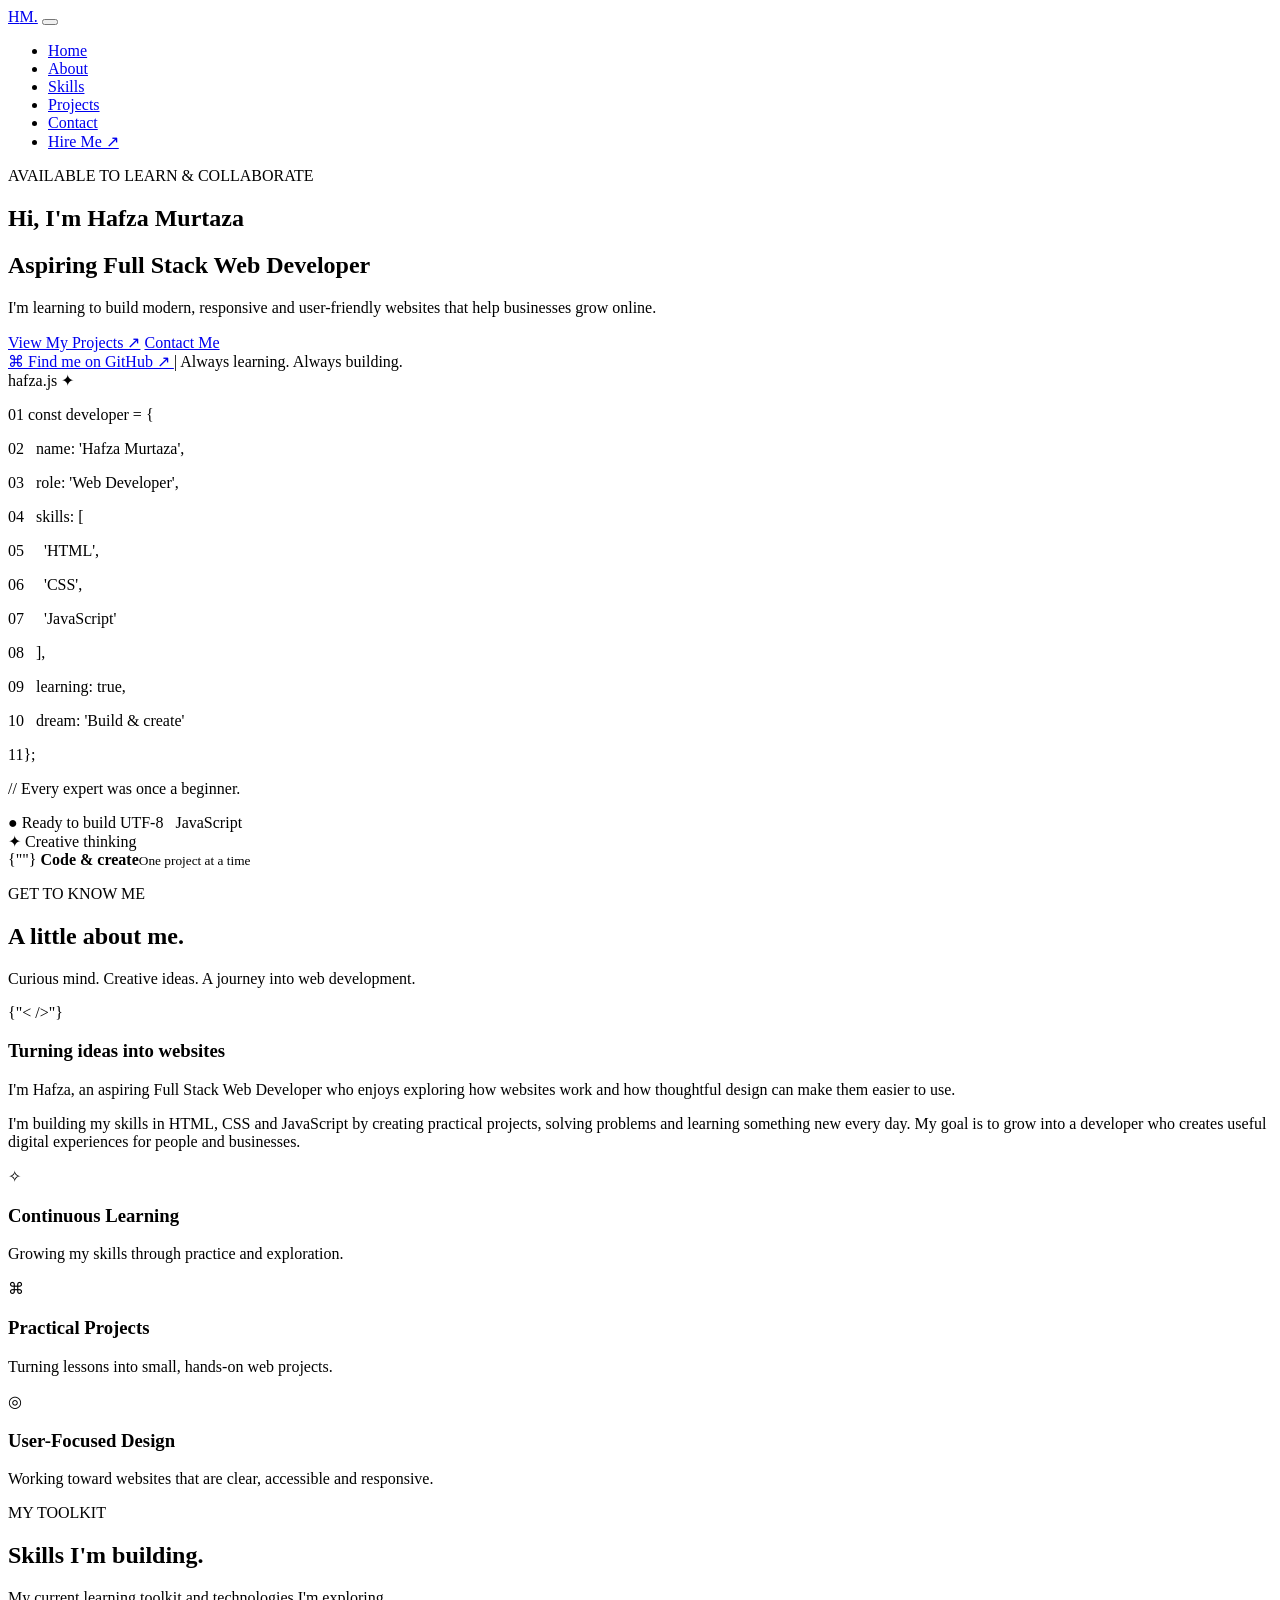
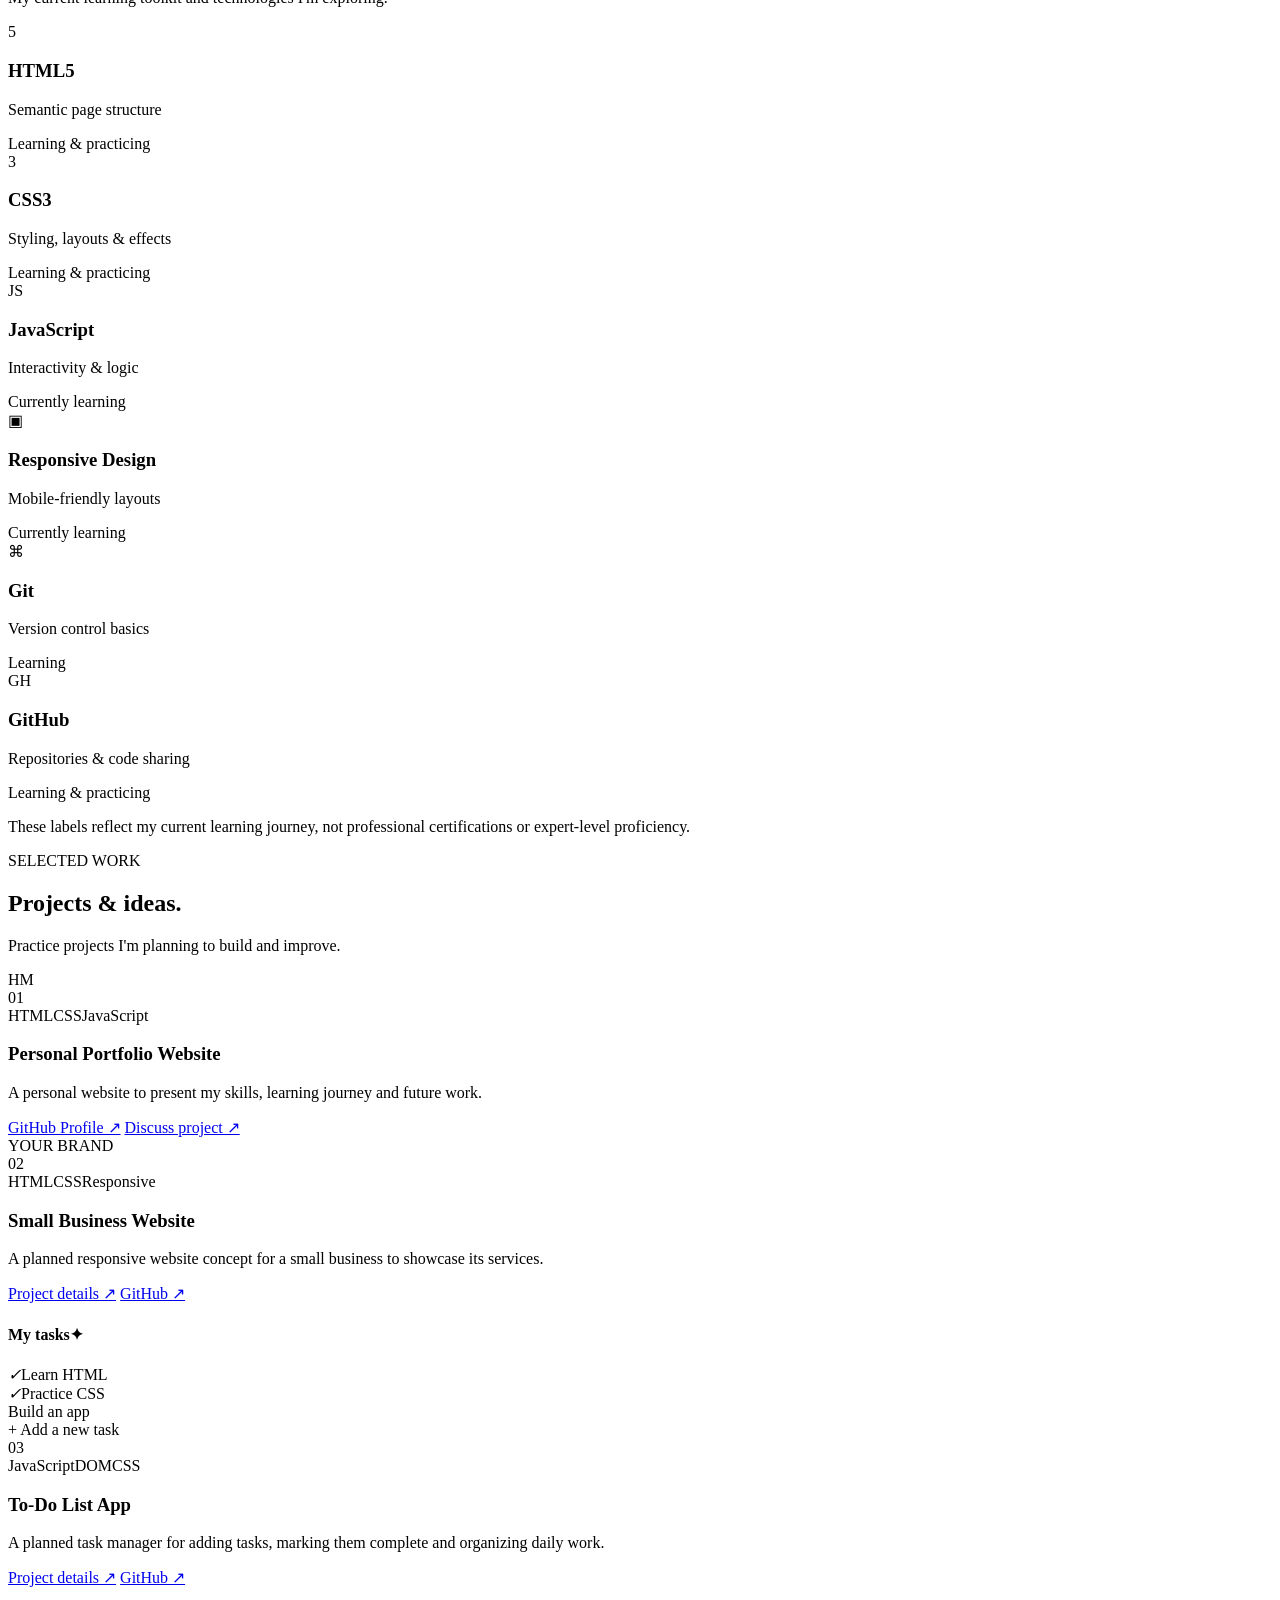
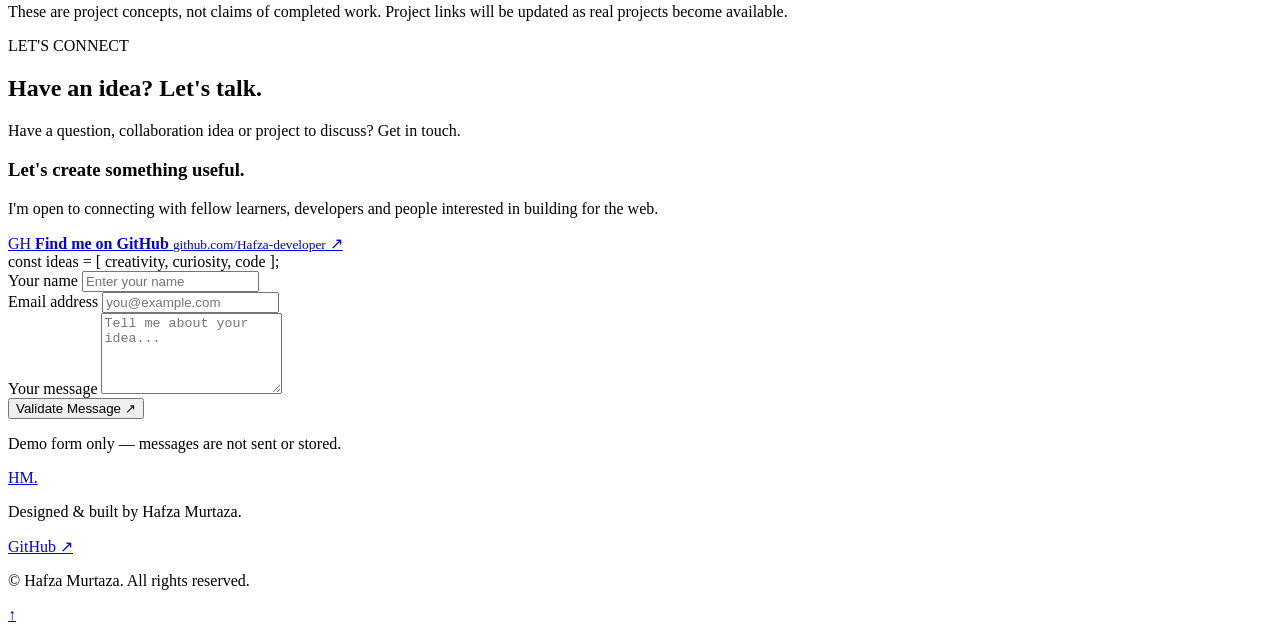
==== index.html @ b26c91fc "Create index.html" ====
<!DOCTYPE html>
<html lang="en">
<head>
  <meta charset="UTF-8">
  <meta name="viewport" content="width=device-width, initial-scale=1.0">
  <meta name="description" content="Hafza Murtaza's portfolio as an aspiring Full Stack Web Developer.">
  <meta name="theme-color" content="#090d1b">
  <title>Hafza Murtaza | Web Developer</title>
  <link rel="stylesheet" href="/style.css/3-style.css">
  <script src="/script.js/3-script.js" defer></script>
</head>
<body>
  <!-- Navigation -->
  <header class="header">
    <nav class="navbar container" aria-label="Main navigation">
      <a href="#home" class="logo">H<span>M.</span></a>

      <button class="menu-toggle" id="menu-toggle"
        aria-label="Open navigation menu"
        aria-expanded="false" aria-controls="nav-links">
        <span></span><span></span><span></span>
      </button>

      <ul class="nav-links" id="nav-links">
        <li><a href="#home">Home</a></li>
        <li><a href="#about">About</a></li>
        <li><a href="#skills">Skills</a></li>
        <li><a href="#projects">Projects</a></li>
        <li><a href="#contact">Contact</a></li>
        <li><a href="#contact" class="btn btn-small">Hire Me ↗</a></li>
      </ul>
    </nav>
  </header>

  <main>
    <!-- Hero -->
    <section class="hero section" id="home">
      <div class="container hero-grid">
        <div class="hero-content">
          <p class="eyebrow"><span class="status-dot"></span>
            AVAILABLE TO LEARN & COLLABORATE</p>

          <h1>Hi, I'm <span class="gradient-text">Hafza Murtaza</span></h1>
          <h2>Aspiring Full Stack <span class="accent">Web Developer</span></h2>

          <p class="hero-description">
            I'm learning to build modern, responsive and user-friendly
            websites that help businesses grow online.
          </p>

          <div class="hero-buttons">
            <a href="#projects" class="btn">View My Projects ↗</a>
            <a href="#contact" class="btn btn-outline">Contact Me</a>
          </div>

          <div class="social-proof">
            <a href="https://github.com/Hafza-developer"
               target="_blank" rel="noopener noreferrer">
              <span class="github-mark">⌘</span> Find me on GitHub ↗
            </a>
            <span class="separator">|</span>
            <span>Always learning. Always building.</span>
          </div>
        </div>

        <!-- CSS coding illustration: no image download needed -->
        <div class="hero-visual" aria-label="Decorative code editor illustration">
          <div class="glow glow-one"></div>
          <div class="glow glow-two"></div>

          <div class="code-window">
            <div class="window-top">
              <div class="window-dots">
                <span></span><span></span><span></span>
              </div>
              <span class="file-name">hafza.js</span>
              <span class="window-symbol">✦</span>
            </div>

            <div class="code-body" aria-hidden="true">
              <p><span class="line-number">01</span>
                <span class="pink">const</span>
                <span class="cyan">developer</span> = {</p>
              <p><span class="line-number">02</span>
                &nbsp;&nbsp;name: <span class="green">'Hafza Murtaza'</span>,</p>
              <p><span class="line-number">03</span>
                &nbsp;&nbsp;role: <span class="green">'Web Developer'</span>,</p>
              <p><span class="line-number">04</span>
                &nbsp;&nbsp;skills: [</p>
              <p><span class="line-number">05</span>
                &nbsp;&nbsp;&nbsp;&nbsp;<span class="yellow">'HTML'</span>,</p>
              <p><span class="line-number">06</span>
                &nbsp;&nbsp;&nbsp;&nbsp;<span class="yellow">'CSS'</span>,</p>
              <p><span class="line-number">07</span>
                &nbsp;&nbsp;&nbsp;&nbsp;<span class="yellow">'JavaScript'</span></p>
              <p><span class="line-number">08</span>
                &nbsp;&nbsp;],</p>
              <p><span class="line-number">09</span>
                &nbsp;&nbsp;<span class="purple">learning</span>: <span class="pink">true</span>,</p>
              <p><span class="line-number">10</span>
                &nbsp;&nbsp;<span class="cyan">dream</span>: <span class="green">'Build & create'</span></p>
              <p><span class="line-number">11</span>};</p>
              <p class="code-comment">// Every expert was once a beginner.</p>
            </div>
            <div class="window-bottom">
              <span>● Ready to build</span>
              <span>UTF-8 &nbsp; JavaScript</span>
            </div>
          </div>

          <div class="floating-badge badge-top">✦ Creative thinking</div>
          <div class="floating-badge badge-bottom">
            <span class="badge-icon">{"</>"}</span>
            <span><strong>Code & create</strong><small>One project at a time</small></span>
          </div>
        </div>
      </div>
      <div class="hero-bottom-line"></div>
    </section>

    <!-- About -->
    <section class="section" id="about">
      <div class="container">
        <div class="section-heading">
          <p class="eyebrow">GET TO KNOW ME</p>
          <h2>A little about <span class="gradient-text">me.</span></h2>
          <p>Curious mind. Creative ideas. A journey into web development.</p>
        </div>

        <div class="about-grid">
          <div class="about-card about-intro">
            <span class="big-symbol">{"< />"}</span>
            <h3>Turning ideas into websites</h3>
            <p>
              I'm Hafza, an aspiring Full Stack Web Developer who enjoys
              exploring how websites work and how thoughtful design can
              make them easier to use.
            </p>
            <p>
              I'm building my skills in HTML, CSS and JavaScript by
              creating practical projects, solving problems and learning
              something new every day. My goal is to grow into a developer
              who creates useful digital experiences for people and businesses.
            </p>
          </div>

          <div class="about-highlights">
            <article class="highlight-card">
              <span class="highlight-icon">✧</span>
              <div>
                <h3>Continuous Learning</h3>
                <p>Growing my skills through practice and exploration.</p>
              </div>
            </article>
            <article class="highlight-card">
              <span class="highlight-icon">⌘</span>
              <div>
                <h3>Practical Projects</h3>
                <p>Turning lessons into small, hands-on web projects.</p>
              </div>
            </article>
            <article class="highlight-card">
              <span class="highlight-icon">◎</span>
              <div>
                <h3>User-Focused Design</h3>
                <p>Working toward websites that are clear, accessible and responsive.</p>
              </div>
            </article>
          </div>
        </div>
      </div>
    </section>

    <!-- Skills -->
    <section class="section section-alt" id="skills">
      <div class="container">
        <div class="section-heading">
          <p class="eyebrow">MY TOOLKIT</p>
          <h2>Skills I'm <span class="gradient-text">building.</span></h2>
          <p>My current learning toolkit and technologies I'm exploring.</p>
        </div>

        <div class="skills-grid">
          <article class="skill-card">
            <span class="skill-symbol html-symbol">5</span>
            <h3>HTML5</h3>
            <p>Semantic page structure</p>
            <span class="skill-status">Learning & practicing</span>
          </article>
          <article class="skill-card">
            <span class="skill-symbol css-symbol">3</span>
            <h3>CSS3</h3>
            <p>Styling, layouts & effects</p>
            <span class="skill-status">Learning & practicing</span>
          </article>
          <article class="skill-card">
            <span class="skill-symbol js-symbol">JS</span>
            <h3>JavaScript</h3>
            <p>Interactivity & logic</p>
            <span class="skill-status">Currently learning</span>
          </article>
          <article class="skill-card">
            <span class="skill-symbol responsive-symbol">▣</span>
            <h3>Responsive Design</h3>
            <p>Mobile-friendly layouts</p>
            <span class="skill-status">Currently learning</span>
          </article>
          <article class="skill-card">
            <span class="skill-symbol git-symbol">⌘</span>
            <h3>Git</h3>
            <p>Version control basics</p>
            <span class="skill-status">Learning</span>
          </article>
          <article class="skill-card">
            <span class="skill-symbol github-symbol">GH</span>
            <h3>GitHub</h3>
            <p>Repositories & code sharing</p>
            <span class="skill-status">Learning & practicing</span>
          </article>
        </div>
        <p class="skills-note">These labels reflect my current learning journey,
          not professional certifications or expert-level proficiency.</p>
      </div>
    </section>

    <!-- Projects -->
    <section class="section" id="projects">
      <div class="container">
        <div class="section-heading">
          <p class="eyebrow">SELECTED WORK</p>
          <h2>Projects & <span class="gradient-text">ideas.</span></h2>
          <p>Practice projects I'm planning to build and improve.</p>
        </div>

        <div class="projects-grid">
          <article class="project-card">
            <div class="project-art art-portfolio">
              <div class="mini-browser">
                <div class="mini-top"><span></span><span></span><span></span></div>
                <div class="mini-content">
                  <div class="mini-avatar">HM</div>
                  <div class="mini-line line-wide"></div>
                  <div class="mini-line line-short"></div>
                  <div class="mini-pills"><i></i><i></i></div>
                </div>
              </div>
              <span class="project-number">01</span>
            </div>
            <div class="project-info">
              <div class="project-tags"><span>HTML</span><span>CSS</span><span>JavaScript</span></div>
              <h3>Personal Portfolio Website</h3>
              <p>A personal website to present my skills, learning journey and future work.</p>
              <div class="project-links">
                <a href="https://github.com/Hafza-developer"
                   target="_blank" rel="noopener noreferrer">GitHub Profile ↗</a>
                <a href="#contact">Discuss project ↗</a>
              </div>
            </div>
          </article>

          <article class="project-card">
            <div class="project-art art-business">
              <div class="business-mock">
                <span class="mock-label">YOUR BRAND</span>
                <div class="mock-heading"></div>
                <div class="mock-heading mock-short"></div>
                <div class="mock-button"></div>
                <div class="mock-orb"></div>
              </div>
              <span class="project-number">02</span>
            </div>
            <div class="project-info">
              <div class="project-tags"><span>HTML</span><span>CSS</span><span>Responsive</span></div>
              <h3>Small Business Website</h3>
              <p>A planned responsive website concept for a small business to showcase its services.</p>
              <div class="project-links">
                <a href="#contact">Project details ↗</a>
                <a href="https://github.com/Hafza-developer"
                   target="_blank" rel="noopener noreferrer">GitHub ↗</a>
              </div>
            </div>
          </article>

          <article class="project-card">
            <div class="project-art art-todo">
              <div class="todo-mock">
                <h4>My tasks<span>✦</span></h4>
                <div class="todo-row"><i>✓</i><span>Learn HTML</span></div>
                <div class="todo-row"><i>✓</i><span>Practice CSS</span></div>
                <div class="todo-row"><i></i><span>Build an app</span></div>
                <div class="todo-input">+ Add a new task</div>
              </div>
              <span class="project-number">03</span>
            </div>
            <div class="project-info">
              <div class="project-tags"><span>JavaScript</span><span>DOM</span><span>CSS</span></div>
              <h3>To-Do List App</h3>
              <p>A planned task manager for adding tasks, marking them complete and organizing daily work.</p>
              <div class="project-links">
                <a href="#contact">Project details ↗</a>
                <a href="https://github.com/Hafza-developer"
                   target="_blank" rel="noopener noreferrer">GitHub ↗</a>
              </div>
            </div>
          </article>
        </div>
        <p class="projects-note">
          These are project concepts, not claims of completed work.
          Project links will be updated as real projects become available.
        </p>
      </div>
    </section>

    <!-- Contact -->
    <section class="section section-alt" id="contact">
      <div class="container">
        <div class="section-heading">
          <p class="eyebrow">LET'S CONNECT</p>
          <h2>Have an idea? <span class="gradient-text">Let's talk.</span></h2>
          <p>Have a question, collaboration idea or project to discuss? Get in touch.</p>
        </div>

        <div class="contact-grid">
          <div class="contact-copy">
            <h3>Let's create something useful.</h3>
            <p>I'm open to connecting with fellow learners, developers and people
              interested in building for the web.</p>

            <a class="github-card" href="https://github.com/Hafza-developer"
               target="_blank" rel="noopener noreferrer">
              <span class="github-card-icon">GH</span>
              <span><strong>Find me on GitHub</strong>
                <small>github.com/Hafza-developer</small></span>
              <span class="github-arrow">↗</span>
            </a>

            <div class="contact-decoration" aria-hidden="true">
              <span>const</span> ideas = <span>[</span> creativity,
              curiosity, code <span>];</span>
            </div>
          </div>

          <form class="contact-form" id="contact-form">
            <div class="form-group">
              <label for="name">Your name</label>
              <input id="name" name="name" type="text"
                placeholder="Enter your name" required minlength="2"
                autocomplete="name">
            </div>
            <div class="form-group">
              <label for="email">Email address</label>
              <input id="email" name="email" type="email"
                placeholder="you@example.com" required autocomplete="email">
            </div>
            <div class="form-group">
              <label for="message">Your message</label>
              <textarea id="message" name="message" rows="5"
                placeholder="Tell me about your idea..." required minlength="10"></textarea>
            </div>
            <button type="submit" class="btn form-submit">Validate Message ↗</button>
            <p class="form-note" id="form-status" role="status" aria-live="polite">
              Demo form only — messages are not sent or stored.
            </p>
          </form>
        </div>
      </div>
    </section>
  </main>

  <!-- Footer -->
  <footer class="footer">
    <div class="container footer-inner">
      <a href="#home" class="logo">H<span>M.</span></a>
      <p>Designed & built by Hafza Murtaza.</p>
      <a href="https://github.com/Hafza-developer"
         target="_blank" rel="noopener noreferrer">GitHub ↗</a>
      <p class="copyright">© <span id="year"></span> Hafza Murtaza. All rights reserved.</p>
    </div>
  </footer>

  <a href="#home" class="back-to-top" aria-label="Back to top">↑</a>
</body>
</html>
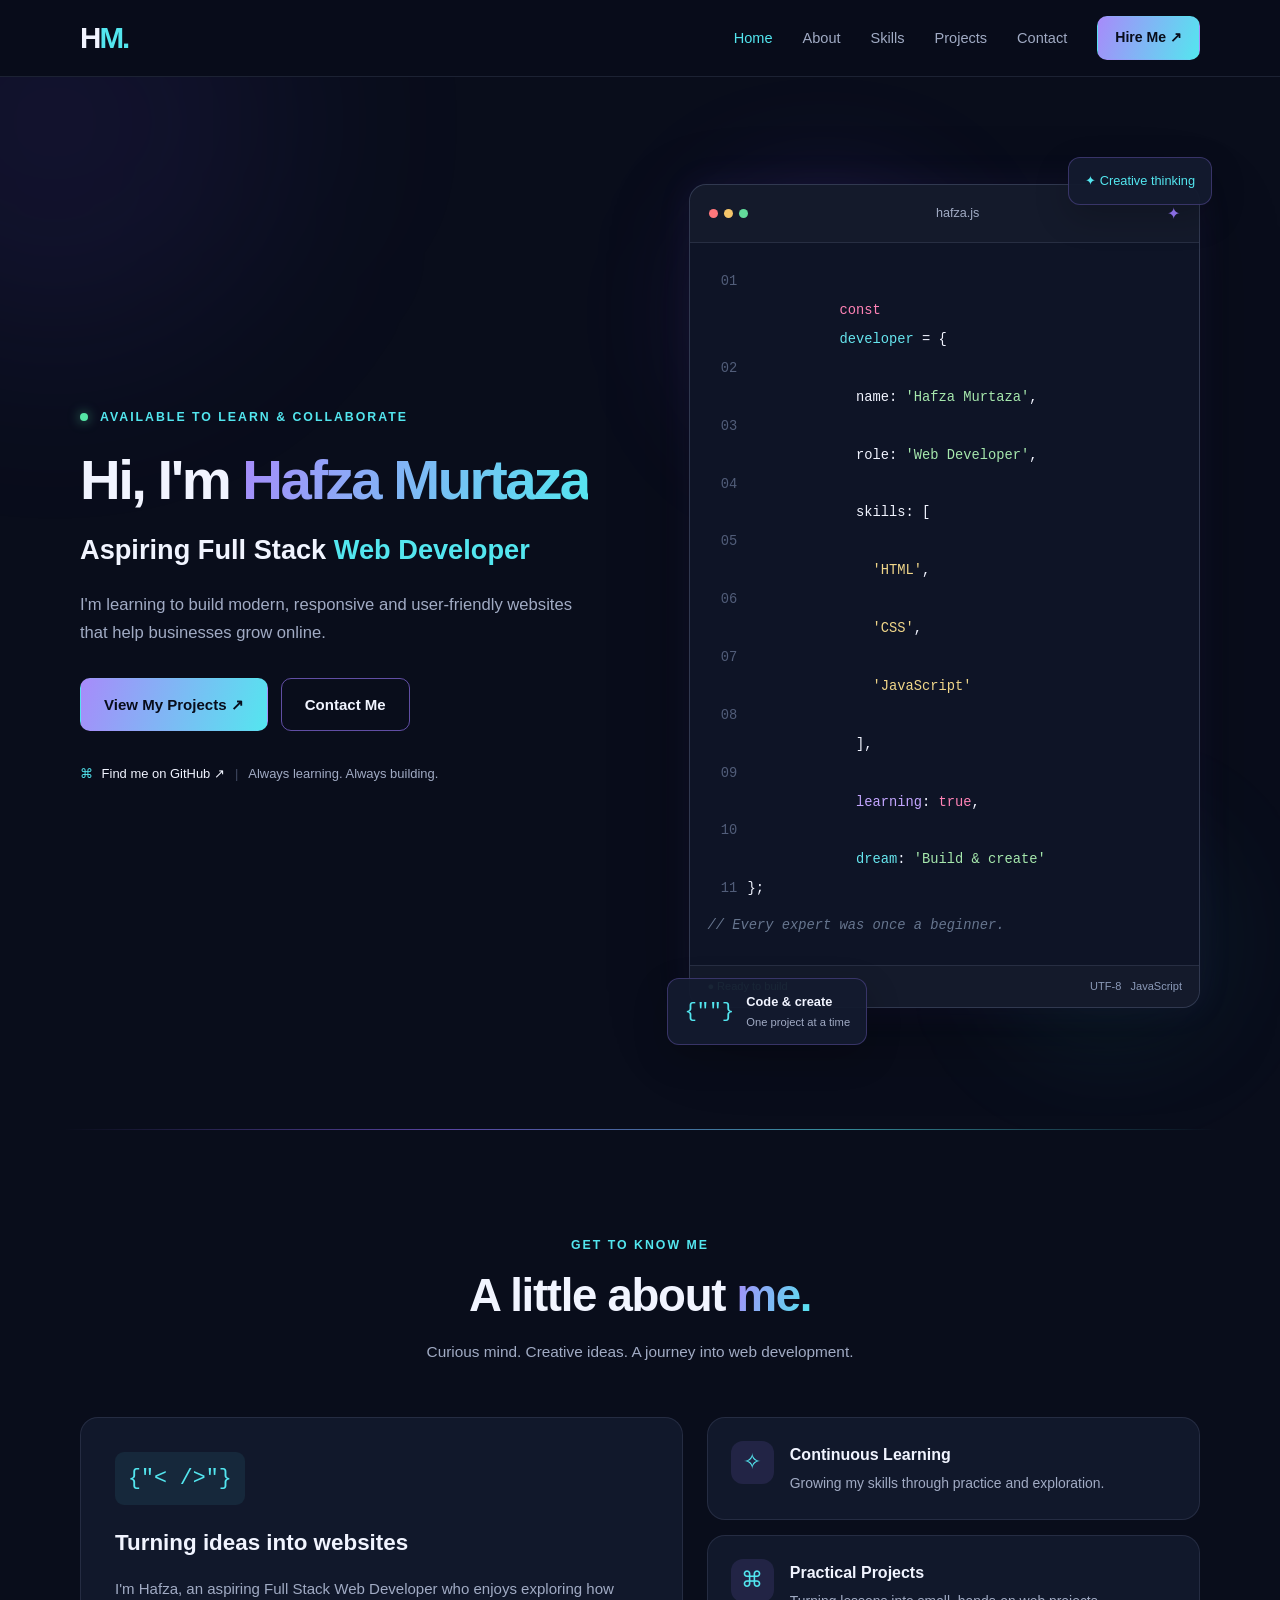
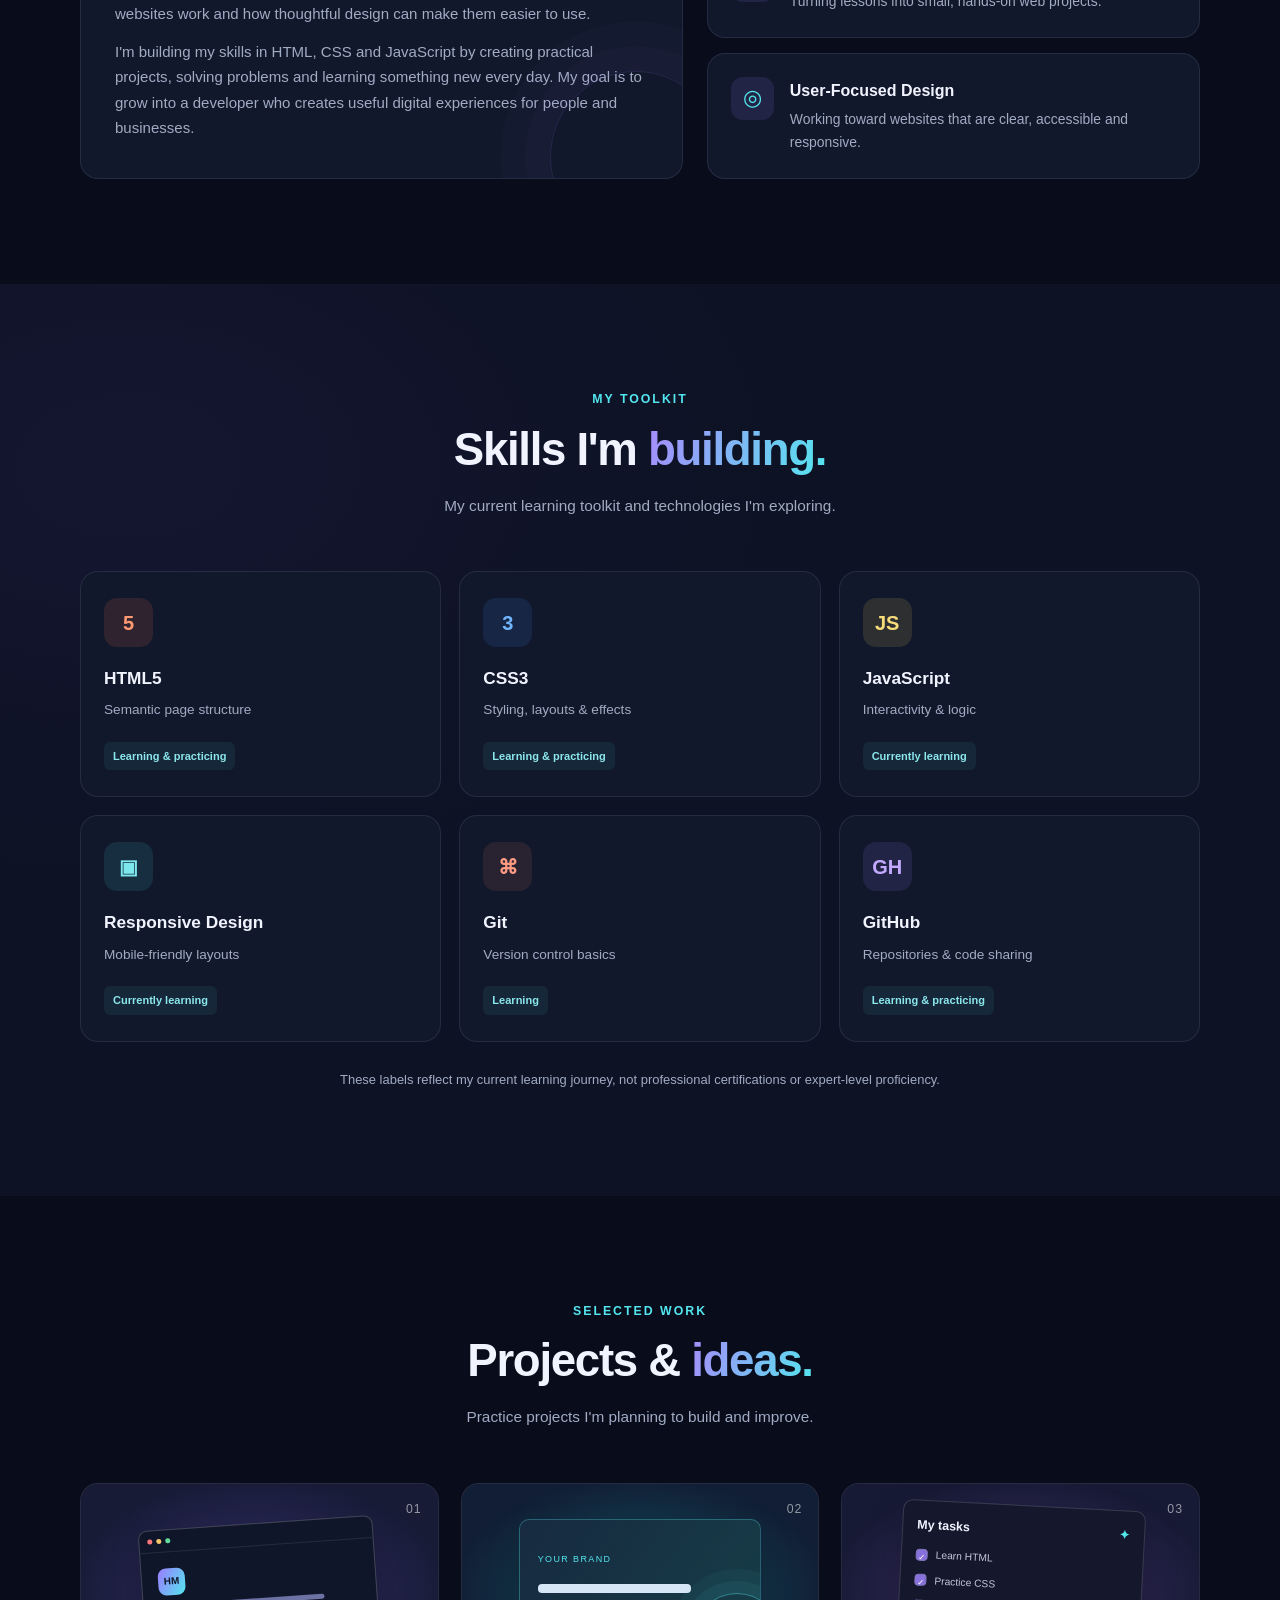
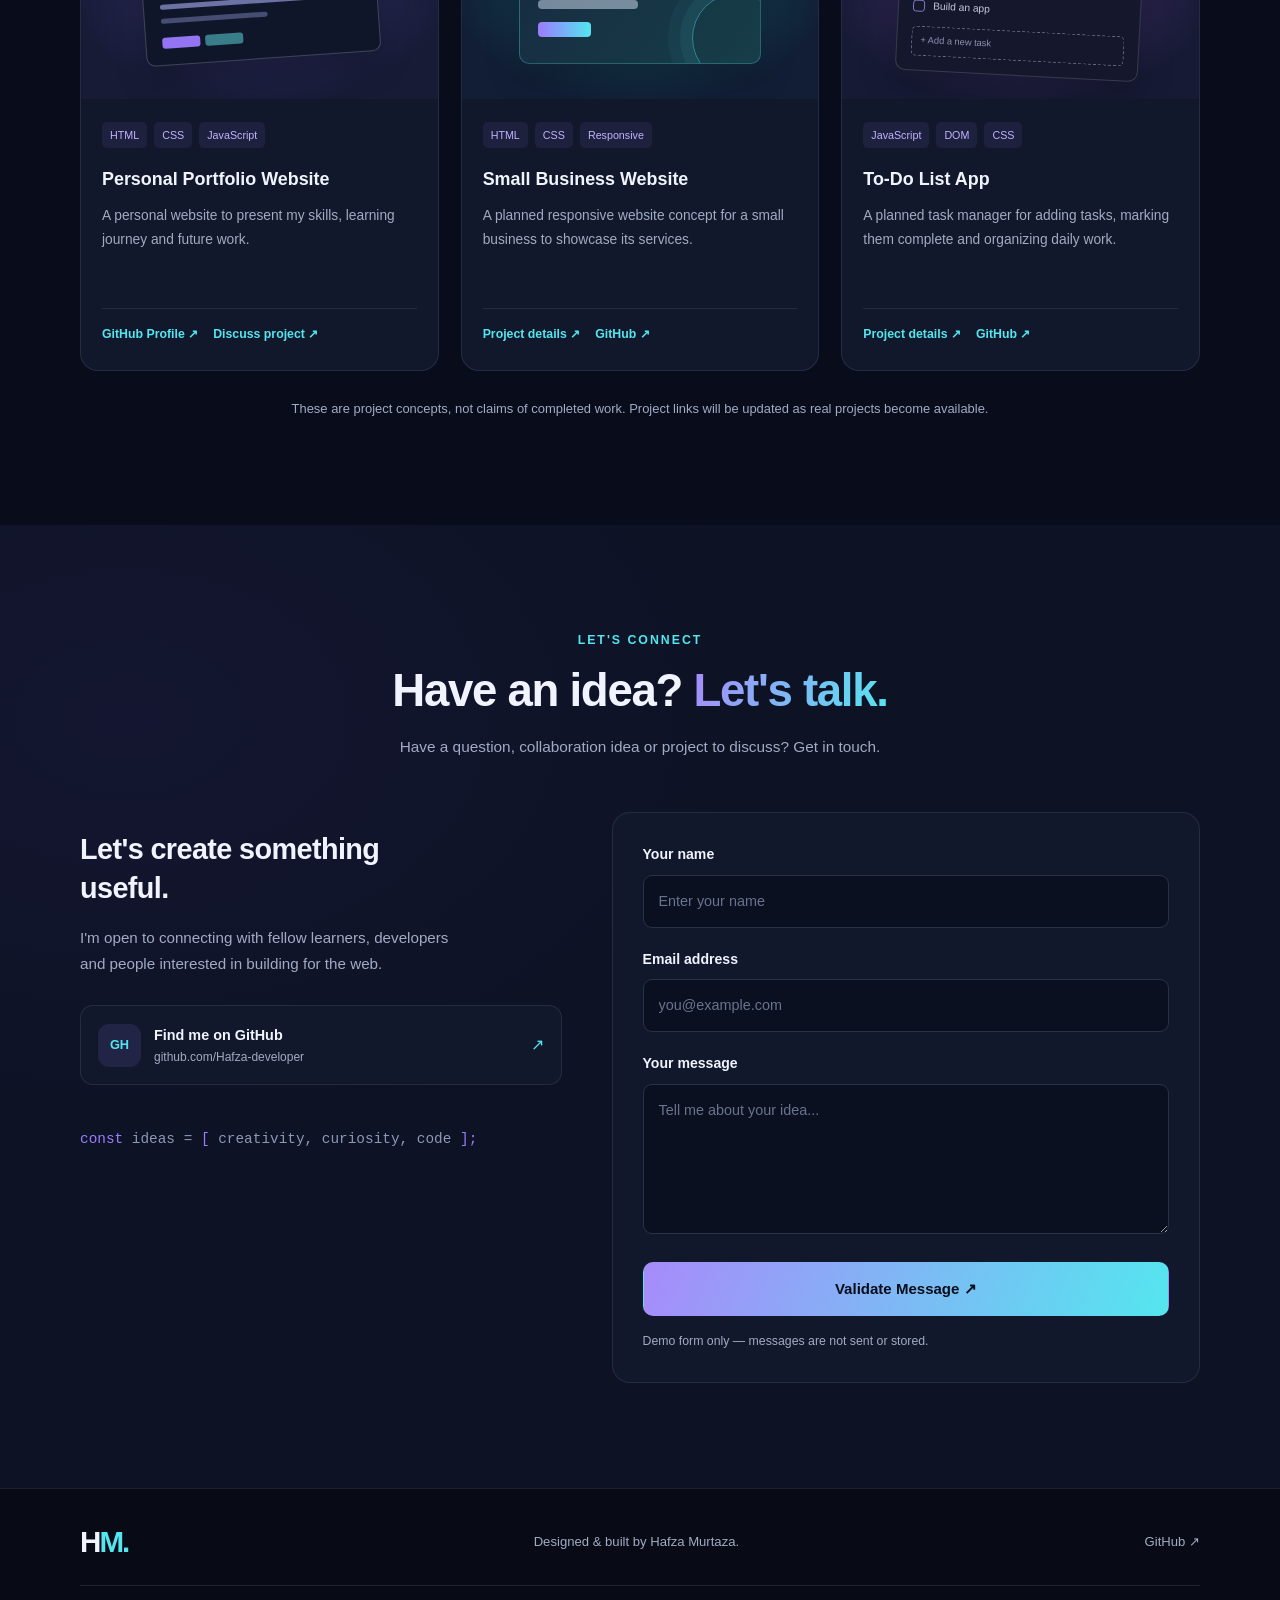
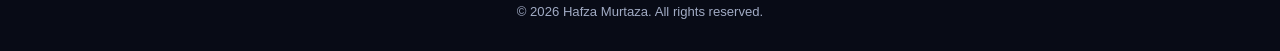
==== commit 5efd0fcd: "Update index.html" ====
--- a/index.html
+++ b/index.html
@@ -1,383 +1,383 @@
-<!DOCTYPE html>
-<html lang="en">
-<head>
-  <meta charset="UTF-8">
-  <meta name="viewport" content="width=device-width, initial-scale=1.0">
-  <meta name="description" content="Hafza Murtaza's portfolio as an aspiring Full Stack Web Developer.">
-  <meta name="theme-color" content="#090d1b">
-  <title>Hafza Murtaza | Web Developer</title>
-  <link rel="stylesheet" href="/style.css/3-style.css">
-  <script src="/script.js/3-script.js" defer></script>
-</head>
-<body>
-  <!-- Navigation -->
-  <header class="header">
-    <nav class="navbar container" aria-label="Main navigation">
-      <a href="#home" class="logo">H<span>M.</span></a>
-
-      <button class="menu-toggle" id="menu-toggle"
-        aria-label="Open navigation menu"
-        aria-expanded="false" aria-controls="nav-links">
-        <span></span><span></span><span></span>
-      </button>
-
-      <ul class="nav-links" id="nav-links">
-        <li><a href="#home">Home</a></li>
-        <li><a href="#about">About</a></li>
-        <li><a href="#skills">Skills</a></li>
-        <li><a href="#projects">Projects</a></li>
-        <li><a href="#contact">Contact</a></li>
-        <li><a href="#contact" class="btn btn-small">Hire Me ↗</a></li>
-      </ul>
-    </nav>
-  </header>
-
-  <main>
-    <!-- Hero -->
-    <section class="hero section" id="home">
-      <div class="container hero-grid">
-        <div class="hero-content">
-          <p class="eyebrow"><span class="status-dot"></span>
-            AVAILABLE TO LEARN & COLLABORATE</p>
-
-          <h1>Hi, I'm <span class="gradient-text">Hafza Murtaza</span></h1>
-          <h2>Aspiring Full Stack <span class="accent">Web Developer</span></h2>
-
-          <p class="hero-description">
-            I'm learning to build modern, responsive and user-friendly
-            websites that help businesses grow online.
-          </p>
-
-          <div class="hero-buttons">
-            <a href="#projects" class="btn">View My Projects ↗</a>
-            <a href="#contact" class="btn btn-outline">Contact Me</a>
-          </div>
-
-          <div class="social-proof">
-            <a href="https://github.com/Hafza-developer"
-               target="_blank" rel="noopener noreferrer">
-              <span class="github-mark">⌘</span> Find me on GitHub ↗
-            </a>
-            <span class="separator">|</span>
-            <span>Always learning. Always building.</span>
-          </div>
-        </div>
-
-        <!-- CSS coding illustration: no image download needed -->
-        <div class="hero-visual" aria-label="Decorative code editor illustration">
-          <div class="glow glow-one"></div>
-          <div class="glow glow-two"></div>
-
-          <div class="code-window">
-            <div class="window-top">
-              <div class="window-dots">
-                <span></span><span></span><span></span>
-              </div>
-              <span class="file-name">hafza.js</span>
-              <span class="window-symbol">✦</span>
-            </div>
-
-            <div class="code-body" aria-hidden="true">
-              <p><span class="line-number">01</span>
-                <span class="pink">const</span>
-                <span class="cyan">developer</span> = {</p>
-              <p><span class="line-number">02</span>
-                &nbsp;&nbsp;name: <span class="green">'Hafza Murtaza'</span>,</p>
-              <p><span class="line-number">03</span>
-                &nbsp;&nbsp;role: <span class="green">'Web Developer'</span>,</p>
-              <p><span class="line-number">04</span>
-                &nbsp;&nbsp;skills: [</p>
-              <p><span class="line-number">05</span>
-                &nbsp;&nbsp;&nbsp;&nbsp;<span class="yellow">'HTML'</span>,</p>
-              <p><span class="line-number">06</span>
-                &nbsp;&nbsp;&nbsp;&nbsp;<span class="yellow">'CSS'</span>,</p>
-              <p><span class="line-number">07</span>
-                &nbsp;&nbsp;&nbsp;&nbsp;<span class="yellow">'JavaScript'</span></p>
-              <p><span class="line-number">08</span>
-                &nbsp;&nbsp;],</p>
-              <p><span class="line-number">09</span>
-                &nbsp;&nbsp;<span class="purple">learning</span>: <span class="pink">true</span>,</p>
-              <p><span class="line-number">10</span>
-                &nbsp;&nbsp;<span class="cyan">dream</span>: <span class="green">'Build & create'</span></p>
-              <p><span class="line-number">11</span>};</p>
-              <p class="code-comment">// Every expert was once a beginner.</p>
-            </div>
-            <div class="window-bottom">
-              <span>● Ready to build</span>
-              <span>UTF-8 &nbsp; JavaScript</span>
-            </div>
-          </div>
-
-          <div class="floating-badge badge-top">✦ Creative thinking</div>
-          <div class="floating-badge badge-bottom">
-            <span class="badge-icon">{"</>"}</span>
-            <span><strong>Code & create</strong><small>One project at a time</small></span>
-          </div>
-        </div>
-      </div>
-      <div class="hero-bottom-line"></div>
-    </section>
-
-    <!-- About -->
-    <section class="section" id="about">
-      <div class="container">
-        <div class="section-heading">
-          <p class="eyebrow">GET TO KNOW ME</p>
-          <h2>A little about <span class="gradient-text">me.</span></h2>
-          <p>Curious mind. Creative ideas. A journey into web development.</p>
-        </div>
-
-        <div class="about-grid">
-          <div class="about-card about-intro">
-            <span class="big-symbol">{"< />"}</span>
-            <h3>Turning ideas into websites</h3>
-            <p>
-              I'm Hafza, an aspiring Full Stack Web Developer who enjoys
-              exploring how websites work and how thoughtful design can
-              make them easier to use.
-            </p>
-            <p>
-              I'm building my skills in HTML, CSS and JavaScript by
-              creating practical projects, solving problems and learning
-              something new every day. My goal is to grow into a developer
-              who creates useful digital experiences for people and businesses.
-            </p>
-          </div>
-
-          <div class="about-highlights">
-            <article class="highlight-card">
-              <span class="highlight-icon">✧</span>
-              <div>
-                <h3>Continuous Learning</h3>
-                <p>Growing my skills through practice and exploration.</p>
-              </div>
-            </article>
-            <article class="highlight-card">
-              <span class="highlight-icon">⌘</span>
-              <div>
-                <h3>Practical Projects</h3>
-                <p>Turning lessons into small, hands-on web projects.</p>
-              </div>
-            </article>
-            <article class="highlight-card">
-              <span class="highlight-icon">◎</span>
-              <div>
-                <h3>User-Focused Design</h3>
-                <p>Working toward websites that are clear, accessible and responsive.</p>
-              </div>
-            </article>
-          </div>
-        </div>
-      </div>
-    </section>
-
-    <!-- Skills -->
-    <section class="section section-alt" id="skills">
-      <div class="container">
-        <div class="section-heading">
-          <p class="eyebrow">MY TOOLKIT</p>
-          <h2>Skills I'm <span class="gradient-text">building.</span></h2>
-          <p>My current learning toolkit and technologies I'm exploring.</p>
-        </div>
-
-        <div class="skills-grid">
-          <article class="skill-card">
-            <span class="skill-symbol html-symbol">5</span>
-            <h3>HTML5</h3>
-            <p>Semantic page structure</p>
-            <span class="skill-status">Learning & practicing</span>
-          </article>
-          <article class="skill-card">
-            <span class="skill-symbol css-symbol">3</span>
-            <h3>CSS3</h3>
-            <p>Styling, layouts & effects</p>
-            <span class="skill-status">Learning & practicing</span>
-          </article>
-          <article class="skill-card">
-            <span class="skill-symbol js-symbol">JS</span>
-            <h3>JavaScript</h3>
-            <p>Interactivity & logic</p>
-            <span class="skill-status">Currently learning</span>
-          </article>
-          <article class="skill-card">
-            <span class="skill-symbol responsive-symbol">▣</span>
-            <h3>Responsive Design</h3>
-            <p>Mobile-friendly layouts</p>
-            <span class="skill-status">Currently learning</span>
-          </article>
-          <article class="skill-card">
-            <span class="skill-symbol git-symbol">⌘</span>
-            <h3>Git</h3>
-            <p>Version control basics</p>
-            <span class="skill-status">Learning</span>
-          </article>
-          <article class="skill-card">
-            <span class="skill-symbol github-symbol">GH</span>
-            <h3>GitHub</h3>
-            <p>Repositories & code sharing</p>
-            <span class="skill-status">Learning & practicing</span>
-          </article>
-        </div>
-        <p class="skills-note">These labels reflect my current learning journey,
-          not professional certifications or expert-level proficiency.</p>
-      </div>
-    </section>
-
-    <!-- Projects -->
-    <section class="section" id="projects">
-      <div class="container">
-        <div class="section-heading">
-          <p class="eyebrow">SELECTED WORK</p>
-          <h2>Projects & <span class="gradient-text">ideas.</span></h2>
-          <p>Practice projects I'm planning to build and improve.</p>
-        </div>
-
-        <div class="projects-grid">
-          <article class="project-card">
-            <div class="project-art art-portfolio">
-              <div class="mini-browser">
-                <div class="mini-top"><span></span><span></span><span></span></div>
-                <div class="mini-content">
-                  <div class="mini-avatar">HM</div>
-                  <div class="mini-line line-wide"></div>
-                  <div class="mini-line line-short"></div>
-                  <div class="mini-pills"><i></i><i></i></div>
-                </div>
-              </div>
-              <span class="project-number">01</span>
-            </div>
-            <div class="project-info">
-              <div class="project-tags"><span>HTML</span><span>CSS</span><span>JavaScript</span></div>
-              <h3>Personal Portfolio Website</h3>
-              <p>A personal website to present my skills, learning journey and future work.</p>
-              <div class="project-links">
-                <a href="https://github.com/Hafza-developer"
-                   target="_blank" rel="noopener noreferrer">GitHub Profile ↗</a>
-                <a href="#contact">Discuss project ↗</a>
-              </div>
-            </div>
-          </article>
-
-          <article class="project-card">
-            <div class="project-art art-business">
-              <div class="business-mock">
-                <span class="mock-label">YOUR BRAND</span>
-                <div class="mock-heading"></div>
-                <div class="mock-heading mock-short"></div>
-                <div class="mock-button"></div>
-                <div class="mock-orb"></div>
-              </div>
-              <span class="project-number">02</span>
-            </div>
-            <div class="project-info">
-              <div class="project-tags"><span>HTML</span><span>CSS</span><span>Responsive</span></div>
-              <h3>Small Business Website</h3>
-              <p>A planned responsive website concept for a small business to showcase its services.</p>
-              <div class="project-links">
-                <a href="#contact">Project details ↗</a>
-                <a href="https://github.com/Hafza-developer"
-                   target="_blank" rel="noopener noreferrer">GitHub ↗</a>
-              </div>
-            </div>
-          </article>
-
-          <article class="project-card">
-            <div class="project-art art-todo">
-              <div class="todo-mock">
-                <h4>My tasks<span>✦</span></h4>
-                <div class="todo-row"><i>✓</i><span>Learn HTML</span></div>
-                <div class="todo-row"><i>✓</i><span>Practice CSS</span></div>
-                <div class="todo-row"><i></i><span>Build an app</span></div>
-                <div class="todo-input">+ Add a new task</div>
-              </div>
-              <span class="project-number">03</span>
-            </div>
-            <div class="project-info">
-              <div class="project-tags"><span>JavaScript</span><span>DOM</span><span>CSS</span></div>
-              <h3>To-Do List App</h3>
-              <p>A planned task manager for adding tasks, marking them complete and organizing daily work.</p>
-              <div class="project-links">
-                <a href="#contact">Project details ↗</a>
-                <a href="https://github.com/Hafza-developer"
-                   target="_blank" rel="noopener noreferrer">GitHub ↗</a>
-              </div>
-            </div>
-          </article>
-        </div>
-        <p class="projects-note">
-          These are project concepts, not claims of completed work.
-          Project links will be updated as real projects become available.
-        </p>
-      </div>
-    </section>
-
-    <!-- Contact -->
-    <section class="section section-alt" id="contact">
-      <div class="container">
-        <div class="section-heading">
-          <p class="eyebrow">LET'S CONNECT</p>
-          <h2>Have an idea? <span class="gradient-text">Let's talk.</span></h2>
-          <p>Have a question, collaboration idea or project to discuss? Get in touch.</p>
-        </div>
-
-        <div class="contact-grid">
-          <div class="contact-copy">
-            <h3>Let's create something useful.</h3>
-            <p>I'm open to connecting with fellow learners, developers and people
-              interested in building for the web.</p>
-
-            <a class="github-card" href="https://github.com/Hafza-developer"
-               target="_blank" rel="noopener noreferrer">
-              <span class="github-card-icon">GH</span>
-              <span><strong>Find me on GitHub</strong>
-                <small>github.com/Hafza-developer</small></span>
-              <span class="github-arrow">↗</span>
-            </a>
-
-            <div class="contact-decoration" aria-hidden="true">
-              <span>const</span> ideas = <span>[</span> creativity,
-              curiosity, code <span>];</span>
-            </div>
-          </div>
-
-          <form class="contact-form" id="contact-form">
-            <div class="form-group">
-              <label for="name">Your name</label>
-              <input id="name" name="name" type="text"
-                placeholder="Enter your name" required minlength="2"
-                autocomplete="name">
-            </div>
-            <div class="form-group">
-              <label for="email">Email address</label>
-              <input id="email" name="email" type="email"
-                placeholder="you@example.com" required autocomplete="email">
-            </div>
-            <div class="form-group">
-              <label for="message">Your message</label>
-              <textarea id="message" name="message" rows="5"
-                placeholder="Tell me about your idea..." required minlength="10"></textarea>
-            </div>
-            <button type="submit" class="btn form-submit">Validate Message ↗</button>
-            <p class="form-note" id="form-status" role="status" aria-live="polite">
-              Demo form only — messages are not sent or stored.
-            </p>
-          </form>
-        </div>
-      </div>
-    </section>
-  </main>
-
-  <!-- Footer -->
-  <footer class="footer">
-    <div class="container footer-inner">
-      <a href="#home" class="logo">H<span>M.</span></a>
-      <p>Designed & built by Hafza Murtaza.</p>
-      <a href="https://github.com/Hafza-developer"
-         target="_blank" rel="noopener noreferrer">GitHub ↗</a>
-      <p class="copyright">© <span id="year"></span> Hafza Murtaza. All rights reserved.</p>
-    </div>
-  </footer>
-
-  <a href="#home" class="back-to-top" aria-label="Back to top">↑</a>
-</body>
-</html>
+<!DOCTYPE html>
+<html lang="en">
+<head>
+  <meta charset="UTF-8">
+  <meta name="viewport" content="width=device-width, initial-scale=1.0">
+  <meta name="description" content="Hafza Murtaza's portfolio as an aspiring Full Stack Web Developer.">
+  <meta name="theme-color" content="#090d1b">
+  <title>Hafza Murtaza | Web Developer</title>
+  <link rel="stylesheet" href="Style.css">
+  <script src="Script.js" defer></script>
+</head>
+<body>
+  <!-- Navigation -->
+  <header class="header">
+    <nav class="navbar container" aria-label="Main navigation">
+      <a href="#home" class="logo">H<span>M.</span></a>
+
+      <button class="menu-toggle" id="menu-toggle"
+        aria-label="Open navigation menu"
+        aria-expanded="false" aria-controls="nav-links">
+        <span></span><span></span><span></span>
+      </button>
+
+      <ul class="nav-links" id="nav-links">
+        <li><a href="#home">Home</a></li>
+        <li><a href="#about">About</a></li>
+        <li><a href="#skills">Skills</a></li>
+        <li><a href="#projects">Projects</a></li>
+        <li><a href="#contact">Contact</a></li>
+        <li><a href="#contact" class="btn btn-small">Hire Me ↗</a></li>
+      </ul>
+    </nav>
+  </header>
+
+  <main>
+    <!-- Hero -->
+    <section class="hero section" id="home">
+      <div class="container hero-grid">
+        <div class="hero-content">
+          <p class="eyebrow"><span class="status-dot"></span>
+            AVAILABLE TO LEARN & COLLABORATE</p>
+
+          <h1>Hi, I'm <span class="gradient-text">Hafza Murtaza</span></h1>
+          <h2>Aspiring Full Stack <span class="accent">Web Developer</span></h2>
+
+          <p class="hero-description">
+            I'm learning to build modern, responsive and user-friendly
+            websites that help businesses grow online.
+          </p>
+
+          <div class="hero-buttons">
+            <a href="#projects" class="btn">View My Projects ↗</a>
+            <a href="#contact" class="btn btn-outline">Contact Me</a>
+          </div>
+
+          <div class="social-proof">
+            <a href="https://github.com/Hafza-developer"
+               target="_blank" rel="noopener noreferrer">
+              <span class="github-mark">⌘</span> Find me on GitHub ↗
+            </a>
+            <span class="separator">|</span>
+            <span>Always learning. Always building.</span>
+          </div>
+        </div>
+
+        <!-- CSS coding illustration: no image download needed -->
+        <div class="hero-visual" aria-label="Decorative code editor illustration">
+          <div class="glow glow-one"></div>
+          <div class="glow glow-two"></div>
+
+          <div class="code-window">
+            <div class="window-top">
+              <div class="window-dots">
+                <span></span><span></span><span></span>
+              </div>
+              <span class="file-name">hafza.js</span>
+              <span class="window-symbol">✦</span>
+            </div>
+
+            <div class="code-body" aria-hidden="true">
+              <p><span class="line-number">01</span>
+                <span class="pink">const</span>
+                <span class="cyan">developer</span> = {</p>
+              <p><span class="line-number">02</span>
+                &nbsp;&nbsp;name: <span class="green">'Hafza Murtaza'</span>,</p>
+              <p><span class="line-number">03</span>
+                &nbsp;&nbsp;role: <span class="green">'Web Developer'</span>,</p>
+              <p><span class="line-number">04</span>
+                &nbsp;&nbsp;skills: [</p>
+              <p><span class="line-number">05</span>
+                &nbsp;&nbsp;&nbsp;&nbsp;<span class="yellow">'HTML'</span>,</p>
+              <p><span class="line-number">06</span>
+                &nbsp;&nbsp;&nbsp;&nbsp;<span class="yellow">'CSS'</span>,</p>
+              <p><span class="line-number">07</span>
+                &nbsp;&nbsp;&nbsp;&nbsp;<span class="yellow">'JavaScript'</span></p>
+              <p><span class="line-number">08</span>
+                &nbsp;&nbsp;],</p>
+              <p><span class="line-number">09</span>
+                &nbsp;&nbsp;<span class="purple">learning</span>: <span class="pink">true</span>,</p>
+              <p><span class="line-number">10</span>
+                &nbsp;&nbsp;<span class="cyan">dream</span>: <span class="green">'Build & create'</span></p>
+              <p><span class="line-number">11</span>};</p>
+              <p class="code-comment">// Every expert was once a beginner.</p>
+            </div>
+            <div class="window-bottom">
+              <span>● Ready to build</span>
+              <span>UTF-8 &nbsp; JavaScript</span>
+            </div>
+          </div>
+
+          <div class="floating-badge badge-top">✦ Creative thinking</div>
+          <div class="floating-badge badge-bottom">
+            <span class="badge-icon">{"</>"}</span>
+            <span><strong>Code & create</strong><small>One project at a time</small></span>
+          </div>
+        </div>
+      </div>
+      <div class="hero-bottom-line"></div>
+    </section>
+
+    <!-- About -->
+    <section class="section" id="about">
+      <div class="container">
+        <div class="section-heading">
+          <p class="eyebrow">GET TO KNOW ME</p>
+          <h2>A little about <span class="gradient-text">me.</span></h2>
+          <p>Curious mind. Creative ideas. A journey into web development.</p>
+        </div>
+
+        <div class="about-grid">
+          <div class="about-card about-intro">
+            <span class="big-symbol">{"< />"}</span>
+            <h3>Turning ideas into websites</h3>
+            <p>
+              I'm Hafza, an aspiring Full Stack Web Developer who enjoys
+              exploring how websites work and how thoughtful design can
+              make them easier to use.
+            </p>
+            <p>
+              I'm building my skills in HTML, CSS and JavaScript by
+              creating practical projects, solving problems and learning
+              something new every day. My goal is to grow into a developer
+              who creates useful digital experiences for people and businesses.
+            </p>
+          </div>
+
+          <div class="about-highlights">
+            <article class="highlight-card">
+              <span class="highlight-icon">✧</span>
+              <div>
+                <h3>Continuous Learning</h3>
+                <p>Growing my skills through practice and exploration.</p>
+              </div>
+            </article>
+            <article class="highlight-card">
+              <span class="highlight-icon">⌘</span>
+              <div>
+                <h3>Practical Projects</h3>
+                <p>Turning lessons into small, hands-on web projects.</p>
+              </div>
+            </article>
+            <article class="highlight-card">
+              <span class="highlight-icon">◎</span>
+              <div>
+                <h3>User-Focused Design</h3>
+                <p>Working toward websites that are clear, accessible and responsive.</p>
+              </div>
+            </article>
+          </div>
+        </div>
+      </div>
+    </section>
+
+    <!-- Skills -->
+    <section class="section section-alt" id="skills">
+      <div class="container">
+        <div class="section-heading">
+          <p class="eyebrow">MY TOOLKIT</p>
+          <h2>Skills I'm <span class="gradient-text">building.</span></h2>
+          <p>My current learning toolkit and technologies I'm exploring.</p>
+        </div>
+
+        <div class="skills-grid">
+          <article class="skill-card">
+            <span class="skill-symbol html-symbol">5</span>
+            <h3>HTML5</h3>
+            <p>Semantic page structure</p>
+            <span class="skill-status">Learning & practicing</span>
+          </article>
+          <article class="skill-card">
+            <span class="skill-symbol css-symbol">3</span>
+            <h3>CSS3</h3>
+            <p>Styling, layouts & effects</p>
+            <span class="skill-status">Learning & practicing</span>
+          </article>
+          <article class="skill-card">
+            <span class="skill-symbol js-symbol">JS</span>
+            <h3>JavaScript</h3>
+            <p>Interactivity & logic</p>
+            <span class="skill-status">Currently learning</span>
+          </article>
+          <article class="skill-card">
+            <span class="skill-symbol responsive-symbol">▣</span>
+            <h3>Responsive Design</h3>
+            <p>Mobile-friendly layouts</p>
+            <span class="skill-status">Currently learning</span>
+          </article>
+          <article class="skill-card">
+            <span class="skill-symbol git-symbol">⌘</span>
+            <h3>Git</h3>
+            <p>Version control basics</p>
+            <span class="skill-status">Learning</span>
+          </article>
+          <article class="skill-card">
+            <span class="skill-symbol github-symbol">GH</span>
+            <h3>GitHub</h3>
+            <p>Repositories & code sharing</p>
+            <span class="skill-status">Learning & practicing</span>
+          </article>
+        </div>
+        <p class="skills-note">These labels reflect my current learning journey,
+          not professional certifications or expert-level proficiency.</p>
+      </div>
+    </section>
+
+    <!-- Projects -->
+    <section class="section" id="projects">
+      <div class="container">
+        <div class="section-heading">
+          <p class="eyebrow">SELECTED WORK</p>
+          <h2>Projects & <span class="gradient-text">ideas.</span></h2>
+          <p>Practice projects I'm planning to build and improve.</p>
+        </div>
+
+        <div class="projects-grid">
+          <article class="project-card">
+            <div class="project-art art-portfolio">
+              <div class="mini-browser">
+                <div class="mini-top"><span></span><span></span><span></span></div>
+                <div class="mini-content">
+                  <div class="mini-avatar">HM</div>
+                  <div class="mini-line line-wide"></div>
+                  <div class="mini-line line-short"></div>
+                  <div class="mini-pills"><i></i><i></i></div>
+                </div>
+              </div>
+              <span class="project-number">01</span>
+            </div>
+            <div class="project-info">
+              <div class="project-tags"><span>HTML</span><span>CSS</span><span>JavaScript</span></div>
+              <h3>Personal Portfolio Website</h3>
+              <p>A personal website to present my skills, learning journey and future work.</p>
+              <div class="project-links">
+                <a href="https://github.com/Hafza-developer"
+                   target="_blank" rel="noopener noreferrer">GitHub Profile ↗</a>
+                <a href="#contact">Discuss project ↗</a>
+              </div>
+            </div>
+          </article>
+
+          <article class="project-card">
+            <div class="project-art art-business">
+              <div class="business-mock">
+                <span class="mock-label">YOUR BRAND</span>
+                <div class="mock-heading"></div>
+                <div class="mock-heading mock-short"></div>
+                <div class="mock-button"></div>
+                <div class="mock-orb"></div>
+              </div>
+              <span class="project-number">02</span>
+            </div>
+            <div class="project-info">
+              <div class="project-tags"><span>HTML</span><span>CSS</span><span>Responsive</span></div>
+              <h3>Small Business Website</h3>
+              <p>A planned responsive website concept for a small business to showcase its services.</p>
+              <div class="project-links">
+                <a href="#contact">Project details ↗</a>
+                <a href="https://github.com/Hafza-developer"
+                   target="_blank" rel="noopener noreferrer">GitHub ↗</a>
+              </div>
+            </div>
+          </article>
+
+          <article class="project-card">
+            <div class="project-art art-todo">
+              <div class="todo-mock">
+                <h4>My tasks<span>✦</span></h4>
+                <div class="todo-row"><i>✓</i><span>Learn HTML</span></div>
+                <div class="todo-row"><i>✓</i><span>Practice CSS</span></div>
+                <div class="todo-row"><i></i><span>Build an app</span></div>
+                <div class="todo-input">+ Add a new task</div>
+              </div>
+              <span class="project-number">03</span>
+            </div>
+            <div class="project-info">
+              <div class="project-tags"><span>JavaScript</span><span>DOM</span><span>CSS</span></div>
+              <h3>To-Do List App</h3>
+              <p>A planned task manager for adding tasks, marking them complete and organizing daily work.</p>
+              <div class="project-links">
+                <a href="#contact">Project details ↗</a>
+                <a href="https://github.com/Hafza-developer"
+                   target="_blank" rel="noopener noreferrer">GitHub ↗</a>
+              </div>
+            </div>
+          </article>
+        </div>
+        <p class="projects-note">
+          These are project concepts, not claims of completed work.
+          Project links will be updated as real projects become available.
+        </p>
+      </div>
+    </section>
+
+    <!-- Contact -->
+    <section class="section section-alt" id="contact">
+      <div class="container">
+        <div class="section-heading">
+          <p class="eyebrow">LET'S CONNECT</p>
+          <h2>Have an idea? <span class="gradient-text">Let's talk.</span></h2>
+          <p>Have a question, collaboration idea or project to discuss? Get in touch.</p>
+        </div>
+
+        <div class="contact-grid">
+          <div class="contact-copy">
+            <h3>Let's create something useful.</h3>
+            <p>I'm open to connecting with fellow learners, developers and people
+              interested in building for the web.</p>
+
+            <a class="github-card" href="https://github.com/Hafza-developer"
+               target="_blank" rel="noopener noreferrer">
+              <span class="github-card-icon">GH</span>
+              <span><strong>Find me on GitHub</strong>
+                <small>github.com/Hafza-developer</small></span>
+              <span class="github-arrow">↗</span>
+            </a>
+
+            <div class="contact-decoration" aria-hidden="true">
+              <span>const</span> ideas = <span>[</span> creativity,
+              curiosity, code <span>];</span>
+            </div>
+          </div>
+
+          <form class="contact-form" id="contact-form">
+            <div class="form-group">
+              <label for="name">Your name</label>
+              <input id="name" name="name" type="text"
+                placeholder="Enter your name" required minlength="2"
+                autocomplete="name">
+            </div>
+            <div class="form-group">
+              <label for="email">Email address</label>
+              <input id="email" name="email" type="email"
+                placeholder="you@example.com" required autocomplete="email">
+            </div>
+            <div class="form-group">
+              <label for="message">Your message</label>
+              <textarea id="message" name="message" rows="5"
+                placeholder="Tell me about your idea..." required minlength="10"></textarea>
+            </div>
+            <button type="submit" class="btn form-submit">Validate Message ↗</button>
+            <p class="form-note" id="form-status" role="status" aria-live="polite">
+              Demo form only — messages are not sent or stored.
+            </p>
+          </form>
+        </div>
+      </div>
+    </section>
+  </main>
+
+  <!-- Footer -->
+  <footer class="footer">
+    <div class="container footer-inner">
+      <a href="#home" class="logo">H<span>M.</span></a>
+      <p>Designed & built by Hafza Murtaza.</p>
+      <a href="https://github.com/Hafza-developer"
+         target="_blank" rel="noopener noreferrer">GitHub ↗</a>
+      <p class="copyright">© <span id="year"></span> Hafza Murtaza. All rights reserved.</p>
+    </div>
+  </footer>
+
+  <a href="#home" class="back-to-top" aria-label="Back to top">↑</a>
+</body>
+</html>
--- a/Style.css
+++ b/Style.css
@@ -0,0 +1,1457 @@
+:root {
+  --bg: #090d1b;
+  --bg-alt: #0d1224;
+  --card: #11182b;
+  --card-light: #151d33;
+  --text: #f1f4ff;
+  --muted: #a1abc4;
+  --purple: #9b7bff;
+  --cyan: #53e6ef;
+  --border: rgba(166, 180, 220, 0.13);
+  --gradient: linear-gradient(110deg, #a78bfa, #54e6ef);
+  --radius: 18px;
+}
+
+* {
+  margin: 0;
+  padding: 0;
+  box-sizing: border-box;
+}
+
+html {
+  scroll-behavior: smooth;
+  scroll-padding-top: 90px;
+}
+
+body {
+  background: var(--bg);
+  color: var(--text);
+  font-family: Inter, "Segoe UI", Arial, sans-serif;
+  line-height: 1.7;
+  overflow-x: hidden;
+}
+
+body, input, textarea, button {
+  font-family: Inter, "Segoe UI", Arial, sans-serif;
+}
+
+a {
+  color: inherit;
+  text-decoration: none;
+}
+
+button, input, textarea {
+  font: inherit;
+}
+
+button, a {
+  -webkit-tap-highlight-color: transparent;
+}
+
+button:focus-visible, a:focus-visible,
+input:focus-visible, textarea:focus-visible {
+  outline: 2px solid var(--cyan);
+  outline-offset: 4px;
+}
+
+::selection {
+  background: rgba(155, 123, 255, 0.45);
+  color: white;
+}
+
+.container {
+  width: min(1120px, 90%);
+  margin-inline: auto;
+}
+
+.section {
+  padding: 105px 0;
+  scroll-margin-top: 70px;
+}
+
+.section-alt {
+  background:
+    radial-gradient(ellipse at 10% 20%, rgba(113, 77, 212, 0.07), transparent 40%),
+    var(--bg-alt);
+}
+
+.gradient-text {
+  background: var(--gradient);
+  background-clip: text;
+  -webkit-background-clip: text;
+  color: transparent;
+}
+
+.accent {
+  color: var(--cyan);
+}
+
+/* Navigation */
+
+.header {
+  position: sticky;
+  top: 0;
+  z-index: 100;
+  background: rgba(9, 13, 27, 0.88);
+  backdrop-filter: blur(18px);
+  border-bottom: 1px solid var(--border);
+}
+
+.navbar {
+  min-height: 76px;
+  display: flex;
+  align-items: center;
+  justify-content: space-between;
+}
+
+.logo {
+  font-size: 1.85rem;
+  font-weight: 850;
+  letter-spacing: -2px;
+}
+
+.logo span {
+  color: var(--cyan);
+}
+
+.nav-links {
+  display: flex;
+  align-items: center;
+  gap: 30px;
+  list-style: none;
+}
+
+.nav-links a:not(.btn) {
+  color: var(--muted);
+  font-size: 0.91rem;
+  transition: color 0.25s ease;
+}
+
+.nav-links a:not(.btn):hover,
+.nav-links a.active {
+  color: var(--cyan);
+}
+
+.menu-toggle {
+  display: none;
+  background: transparent;
+  border: 0;
+  cursor: pointer;
+}
+
+.btn {
+  display: inline-flex;
+  align-items: center;
+  justify-content: center;
+  gap: 9px;
+  padding: 13px 23px;
+  border: 1px solid transparent;
+  border-radius: 10px;
+  background: var(--gradient);
+  color: #080d1b;
+  font-weight: 750;
+  font-size: 0.94rem;
+  transition: transform 0.25s ease, box-shadow 0.25s ease;
+  cursor: pointer;
+}
+
+.btn:hover {
+  transform: translateY(-3px);
+  box-shadow: 0 8px 30px rgba(103, 153, 255, 0.23);
+}
+
+.btn-small {
+  padding: 9px 17px;
+  font-size: 0.88rem;
+}
+
+.btn-outline {
+  background: transparent;
+  color: var(--text);
+  border-color: rgba(155, 123, 255, 0.6);
+}
+
+.btn-outline:hover {
+  border-color: var(--cyan);
+  background: rgba(83, 230, 239, 0.06);
+}
+
+/* Hero */
+
+.hero {
+  min-height: 650px;
+  display: flex;
+  align-items: center;
+  position: relative;
+  overflow: hidden;
+  padding: 85px 0 100px;
+}
+
+.hero::before {
+  content: "";
+  position: absolute;
+  top: -180px;
+  left: -170px;
+  width: 450px;
+  height: 450px;
+  background: rgba(117, 78, 245, 0.09);
+  filter: blur(100px);
+  border-radius: 50%;
+  pointer-events: none;
+}
+
+.hero-grid {
+  display: grid;
+  grid-template-columns: 1.05fr 0.95fr;
+  align-items: center;
+  gap: 45px;
+  position: relative;
+}
+
+.eyebrow {
+  color: var(--cyan);
+  font-size: 0.77rem;
+  font-weight: 800;
+  letter-spacing: 2px;
+  margin-bottom: 20px;
+}
+
+.status-dot {
+  display: inline-block;
+  width: 8px;
+  height: 8px;
+  margin-right: 7px;
+  border-radius: 50%;
+  background: #55e6a5;
+  box-shadow: 0 0 12px rgba(85, 230, 165, 0.65);
+}
+
+.hero h1 {
+  font-size: clamp(2.65rem, 4.4vw, 4.2rem);
+  line-height: 1.13;
+  letter-spacing: -2.5px;
+  margin-bottom: 19px;
+}
+
+.hero h2 {
+  font-size: clamp(1.2rem, 2.2vw, 1.7rem);
+  font-weight: 600;
+  line-height: 1.5;
+  margin-bottom: 20px;
+}
+
+.hero-description {
+  color: var(--muted);
+  font-size: 1.04rem;
+  max-width: 520px;
+  margin-bottom: 30px;
+}
+
+.hero-buttons {
+  display: flex;
+  flex-wrap: wrap;
+  gap: 13px;
+}
+
+.social-proof {
+  display: flex;
+  align-items: center;
+  flex-wrap: wrap;
+  gap: 10px;
+  margin-top: 32px;
+  color: var(--muted);
+  font-size: 0.81rem;
+}
+
+.social-proof a {
+  color: var(--text);
+  transition: color 0.2s;
+}
+
+.social-proof a:hover {
+  color: var(--cyan);
+}
+
+.github-mark {
+  color: var(--cyan);
+  margin-right: 5px;
+}
+
+.separator {
+  color: #414a63;
+}
+
+/* Coding illustration */
+
+.hero-visual {
+  position: relative;
+  padding: 22px 0;
+  min-width: 0;
+}
+
+.glow {
+  position: absolute;
+  border-radius: 50%;
+  filter: blur(65px);
+  pointer-events: none;
+}
+
+.glow-one {
+  width: 220px;
+  height: 220px;
+  background: rgba(122, 75, 255, 0.22);
+  top: 5%;
+  left: 5%;
+}
+
+.glow-two {
+  width: 180px;
+  height: 180px;
+  background: rgba(47, 218, 231, 0.13);
+  bottom: 0;
+  right: 0;
+}
+
+.code-window {
+  position: relative;
+  z-index: 1;
+  overflow: hidden;
+  background: #0e1426;
+  border: 1px solid rgba(166, 180, 220, 0.23);
+  border-radius: 17px;
+  box-shadow: 0 25px 80px rgba(0, 0, 0, 0.3),
+              0 0 35px rgba(120, 88, 255, 0.09);
+  animation: float 6s ease-in-out infinite;
+}
+
+.window-top {
+  display: flex;
+  align-items: center;
+  justify-content: space-between;
+  padding: 15px 19px;
+  background: rgba(255, 255, 255, 0.025);
+  border-bottom: 1px solid var(--border);
+}
+
+.window-dots {
+  display: flex;
+  gap: 6px;
+}
+
+.window-dots span,
+.mini-top span {
+  width: 9px;
+  height: 9px;
+  border-radius: 50%;
+  background: #ff777c;
+}
+
+.window-dots span:nth-child(2),
+.mini-top span:nth-child(2) {
+  background: #f4c56a;
+}
+
+.window-dots span:nth-child(3),
+.mini-top span:nth-child(3) {
+  background: #62db9b;
+}
+
+.file-name {
+  color: var(--muted);
+  font-size: 0.79rem;
+}
+
+.window-symbol {
+  color: var(--purple);
+}
+
+.code-body {
+  padding: 25px 17px 24px;
+  overflow-x: auto;
+}
+
+.code-body p {
+  white-space: pre;
+  font-family: Consolas, "Courier New", monospace;
+  font-size: clamp(0.67rem, 1.15vw, 0.86rem);
+  line-height: 2.1;
+}
+
+.line-number {
+  display: inline-block;
+  width: 30px;
+  margin-right: 10px;
+  color: #515d79;
+  text-align: right;
+}
+
+.pink { color: #ff83b6; }
+.cyan { color: #66e5ee; }
+.green { color: #a6e8ad; }
+.yellow { color: #f1d78a; }
+.purple { color: #c3a6ff; }
+
+.code-comment {
+  color: #66758e;
+  font-style: italic;
+  margin-top: 8px;
+}
+
+.window-bottom {
+  display: flex;
+  justify-content: space-between;
+  gap: 10px;
+  padding: 11px 17px;
+  background: rgba(255, 255, 255, 0.025);
+  border-top: 1px solid var(--border);
+  color: #8b9ab8;
+  font-size: 0.69rem;
+}
+
+.window-bottom span:first-child {
+  color: #80e9bb;
+}
+
+.floating-badge {
+  position: absolute;
+  z-index: 2;
+  padding: 12px 16px;
+  border-radius: 12px;
+  background: rgba(19, 27, 47, 0.95);
+  border: 1px solid rgba(155, 123, 255, 0.28);
+  box-shadow: 0 12px 35px rgba(0, 0, 0, 0.2);
+  font-size: 0.8rem;
+}
+
+.badge-top {
+  top: -5px;
+  right: -12px;
+  color: var(--cyan);
+  animation: float 5s ease-in-out infinite;
+}
+
+.badge-bottom {
+  bottom: -15px;
+  left: -22px;
+  display: flex;
+  align-items: center;
+  gap: 12px;
+  animation: float 6s ease-in-out infinite reverse;
+}
+
+.badge-icon {
+  font-family: Consolas, monospace;
+  font-size: 1.3rem;
+  color: var(--cyan);
+}
+
+.badge-bottom strong,
+.badge-bottom small {
+  display: block;
+}
+
+.badge-bottom small {
+  color: var(--muted);
+  font-size: 0.7rem;
+}
+
+.hero-bottom-line {
+  position: absolute;
+  bottom: 0;
+  left: 5%;
+  width: 90%;
+  height: 1px;
+  background: linear-gradient(90deg, transparent, #5945a3, #368d9b, transparent);
+}
+
+@keyframes float {
+  0%, 100% { transform: translateY(0); }
+  50% { transform: translateY(-9px); }
+}
+
+/* Section headings */
+
+.section-heading {
+  max-width: 660px;
+  margin: 0 auto 52px;
+  text-align: center;
+}
+
+.section-heading .eyebrow {
+  margin-bottom: 12px;
+}
+
+.section-heading h2 {
+  font-size: clamp(2rem, 3.7vw, 2.85rem);
+  line-height: 1.25;
+  letter-spacing: -1.3px;
+  margin-bottom: 14px;
+}
+
+.section-heading > p:last-child {
+  color: var(--muted);
+  font-size: 0.96rem;
+}
+
+/* About */
+
+.about-grid {
+  display: grid;
+  grid-template-columns: 1.1fr 0.9fr;
+  gap: 24px;
+}
+
+.about-card,
+.highlight-card,
+.skill-card,
+.project-card,
+.contact-form {
+  border: 1px solid var(--border);
+  background: var(--card);
+  border-radius: var(--radius);
+}
+
+.about-intro {
+  padding: 34px;
+  position: relative;
+  overflow: hidden;
+}
+
+.about-intro::after {
+  content: "";
+  position: absolute;
+  right: -40px;
+  bottom: -65px;
+  width: 170px;
+  height: 170px;
+  border-radius: 50%;
+  border: 1px solid rgba(155, 123, 255, 0.15);
+  box-shadow: 0 0 0 25px rgba(155, 123, 255, 0.025),
+              0 0 0 50px rgba(155, 123, 255, 0.02);
+}
+
+.big-symbol {
+  display: inline-block;
+  margin-bottom: 19px;
+  padding: 8px 13px;
+  border-radius: 9px;
+  color: var(--cyan);
+  background: rgba(83, 230, 239, 0.08);
+  font-family: Consolas, monospace;
+  font-size: 1.35rem;
+}
+
+.about-intro h3 {
+  font-size: 1.4rem;
+  margin-bottom: 14px;
+}
+
+.about-intro p {
+  color: var(--muted);
+  font-size: 0.94rem;
+  margin-top: 12px;
+}
+
+.about-highlights {
+  display: grid;
+  gap: 15px;
+}
+
+.highlight-card {
+  display: flex;
+  align-items: flex-start;
+  gap: 16px;
+  padding: 23px;
+  transition: border-color 0.25s, transform 0.25s;
+}
+
+.highlight-card:hover {
+  transform: translateX(4px);
+  border-color: rgba(83, 230, 239, 0.35);
+}
+
+.highlight-icon {
+  flex-shrink: 0;
+  display: grid;
+  place-items: center;
+  width: 43px;
+  height: 43px;
+  border-radius: 12px;
+  background: rgba(155, 123, 255, 0.12);
+  color: var(--cyan);
+  font-size: 1.35rem;
+}
+
+.highlight-card h3 {
+  font-size: 1rem;
+  margin-bottom: 4px;
+}
+
+.highlight-card p {
+  color: var(--muted);
+  font-size: 0.87rem;
+}
+
+/* Skills */
+
+.skills-grid {
+  display: grid;
+  grid-template-columns: repeat(3, minmax(0, 1fr));
+  gap: 18px;
+}
+
+.skill-card {
+  padding: 26px 23px;
+  transition: transform 0.25s, border-color 0.25s,
+              box-shadow 0.25s;
+}
+
+.skill-card:hover {
+  transform: translateY(-6px);
+  border-color: rgba(155, 123, 255, 0.5);
+  box-shadow: 0 15px 35px rgba(0, 0, 0, 0.16);
+}
+
+.skill-symbol {
+  display: grid;
+  place-items: center;
+  width: 49px;
+  height: 49px;
+  border-radius: 13px;
+  margin-bottom: 17px;
+  font-size: 1.25rem;
+  font-weight: 850;
+}
+
+.html-symbol { color: #ff9a72; background: rgba(255, 112, 70, 0.12); }
+.css-symbol { color: #72b5ff; background: rgba(65, 142, 255, 0.12); }
+.js-symbol { color: #f7dd7a; background: rgba(244, 211, 85, 0.12); }
+.responsive-symbol { color: #7de7ee; background: rgba(83, 230, 239, 0.10); }
+.git-symbol { color: #ff9a83; background: rgba(255, 126, 96, 0.10); }
+.github-symbol { color: #c2aaff; background: rgba(155, 123, 255, 0.12); }
+
+.skill-card h3 {
+  font-size: 1.08rem;
+  margin-bottom: 5px;
+}
+
+.skill-card p {
+  color: var(--muted);
+  font-size: 0.85rem;
+  margin-bottom: 19px;
+}
+
+.skill-status {
+  display: inline-block;
+  padding: 5px 9px;
+  border-radius: 6px;
+  background: rgba(83, 230, 239, 0.07);
+  color: #8be7ec;
+  font-size: 0.69rem;
+  font-weight: 650;
+}
+
+.skills-note,
+.projects-note {
+  color: var(--muted);
+  font-size: 0.81rem;
+  text-align: center;
+  margin-top: 27px;
+}
+
+/* Projects */
+
+.projects-grid {
+  display: grid;
+  grid-template-columns: repeat(3, minmax(0, 1fr));
+  gap: 22px;
+}
+
+.project-card {
+  overflow: hidden;
+  transition: transform 0.3s ease, border-color 0.3s ease;
+}
+
+.project-card:hover {
+  transform: translateY(-7px);
+  border-color: rgba(83, 230, 239, 0.34);
+}
+
+.project-art {
+  min-height: 215px;
+  position: relative;
+  display: grid;
+  place-items: center;
+  overflow: hidden;
+}
+
+.art-portfolio {
+  background: radial-gradient(ellipse at center, #35306e, #171b36 75%);
+}
+
+.art-business {
+  background: radial-gradient(ellipse at center, #145260, #111e35 75%);
+}
+
+.art-todo {
+  background: radial-gradient(ellipse at center, #43316f, #171a35 75%);
+}
+
+.project-number {
+  position: absolute;
+  top: 15px;
+  right: 16px;
+  color: rgba(255, 255, 255, 0.55);
+  font-size: 0.77rem;
+  letter-spacing: 1px;
+}
+
+.mini-browser {
+  width: 66%;
+  min-width: 155px;
+  border-radius: 9px;
+  background: #101629;
+  border: 1px solid rgba(255, 255, 255, 0.2);
+  box-shadow: 0 15px 30px rgba(0, 0, 0, 0.25);
+  overflow: hidden;
+  transform: rotate(-4deg);
+  transition: transform 0.3s;
+}
+
+.project-card:hover .mini-browser {
+  transform: rotate(0) scale(1.04);
+}
+
+.mini-top {
+  display: flex;
+  gap: 4px;
+  padding: 8px;
+  border-bottom: 1px solid var(--border);
+}
+
+.mini-top span {
+  width: 5px;
+  height: 5px;
+}
+
+.mini-content {
+  padding: 16px;
+  display: grid;
+  justify-items: start;
+  gap: 9px;
+}
+
+.mini-avatar {
+  width: 27px;
+  height: 27px;
+  display: grid;
+  place-items: center;
+  background: linear-gradient(120deg, #9b7bff, #53e6ef);
+  color: #101629;
+  border-radius: 8px;
+  font-size: 0.62rem;
+  font-weight: 800;
+}
+
+.mini-line {
+  height: 5px;
+  border-radius: 8px;
+  background: #6c72a4;
+}
+
+.line-wide { width: 82%; }
+.line-short { width: 53%; opacity: 0.6; }
+
+.mini-pills {
+  display: flex;
+  gap: 5px;
+  margin-top: 5px;
+}
+
+.mini-pills i {
+  width: 38px;
+  height: 11px;
+  border-radius: 3px;
+  background: #9374f2;
+}
+
+.mini-pills i:last-child {
+  background: #397d8a;
+}
+
+.business-mock {
+  position: relative;
+  width: 68%;
+  height: 145px;
+  padding: 23px 18px;
+  border-radius: 10px;
+  background: linear-gradient(125deg, #172a40, #163e48);
+  border: 1px solid rgba(83, 230, 239, 0.28);
+  overflow: hidden;
+  box-shadow: 0 15px 35px rgba(0, 0, 0, 0.2);
+  transition: transform 0.3s;
+}
+
+.project-card:hover .business-mock {
+  transform: scale(1.04);
+}
+
+.mock-label {
+  font-size: 0.56rem;
+  color: var(--cyan);
+  letter-spacing: 1.4px;
+}
+
+.mock-heading {
+  width: 75%;
+  height: 9px;
+  margin-top: 14px;
+  border-radius: 4px;
+  background: #d7e6f7;
+}
+
+.mock-short {
+  width: 49%;
+  margin-top: 7px;
+  opacity: 0.5;
+}
+
+.mock-button {
+  width: 53px;
+  height: 15px;
+  margin-top: 13px;
+  border-radius: 4px;
+  background: linear-gradient(90deg, #9b7bff, #53e6ef);
+}
+
+.mock-orb {
+  position: absolute;
+  width: 90px;
+  height: 90px;
+  right: -22px;
+  bottom: -20px;
+  border: 1px solid rgba(83, 230, 239, 0.45);
+  border-radius: 50%;
+  box-shadow: 0 0 0 12px rgba(83, 230, 239, 0.06),
+              0 0 0 24px rgba(83, 230, 239, 0.04);
+}
+
+.todo-mock {
+  width: 68%;
+  min-width: 160px;
+  padding: 14px;
+  border: 1px solid rgba(255, 255, 255, 0.15);
+  border-radius: 10px;
+  background: #15172d;
+  box-shadow: 0 15px 35px rgba(0, 0, 0, 0.24);
+  transform: rotate(3deg);
+  transition: transform 0.3s;
+}
+
+.project-card:hover .todo-mock {
+  transform: rotate(0) scale(1.04);
+}
+
+.todo-mock h4 {
+  display: flex;
+  justify-content: space-between;
+  margin-bottom: 10px;
+  font-size: 0.78rem;
+}
+
+.todo-mock h4 span {
+  color: var(--cyan);
+}
+
+.todo-row {
+  display: flex;
+  align-items: center;
+  gap: 8px;
+  margin: 8px 0;
+  font-size: 0.64rem;
+  color: #c2c8de;
+}
+
+.todo-row i {
+  display: grid;
+  place-items: center;
+  width: 12px;
+  height: 12px;
+  border: 1px solid #7e76ba;
+  border-radius: 4px;
+  font-size: 0.53rem;
+  font-style: normal;
+}
+
+.todo-row:nth-of-type(1) i,
+.todo-row:nth-of-type(2) i {
+  background: #8871dd;
+  color: white;
+}
+
+.todo-input {
+  padding: 6px 8px;
+  border: 1px dashed #6b648c;
+  border-radius: 5px;
+  color: #8e91b4;
+  font-size: 0.58rem;
+  margin-top: 12px;
+}
+
+.project-info {
+  padding: 23px 21px 25px;
+}
+
+.project-tags {
+  display: flex;
+  flex-wrap: wrap;
+  gap: 7px;
+  margin-bottom: 16px;
+}
+
+.project-tags span {
+  padding: 4px 8px;
+  background: rgba(155, 123, 255, 0.09);
+  border-radius: 5px;
+  color: #c3b1ff;
+  font-size: 0.67rem;
+}
+
+.project-info h3 {
+  font-size: 1.12rem;
+  margin-bottom: 10px;
+}
+
+.project-info p {
+  color: var(--muted);
+  font-size: 0.86rem;
+  min-height: 85px;
+}
+
+.project-links {
+  display: flex;
+  flex-wrap: wrap;
+  gap: 15px;
+  margin-top: 19px;
+  padding-top: 15px;
+  border-top: 1px solid var(--border);
+}
+
+.project-links a {
+  color: var(--cyan);
+  font-size: 0.77rem;
+  font-weight: 650;
+  transition: color 0.2s;
+}
+
+.project-links a:hover {
+  color: var(--purple);
+}
+
+/* Contact */
+
+.contact-grid {
+  display: grid;
+  grid-template-columns: 0.9fr 1.1fr;
+  align-items: start;
+  gap: 50px;
+}
+
+.contact-copy {
+  padding-top: 18px;
+}
+
+.contact-copy h3 {
+  max-width: 360px;
+  font-size: 1.8rem;
+  line-height: 1.35;
+  letter-spacing: -0.6px;
+  margin-bottom: 17px;
+}
+
+.contact-copy > p {
+  color: var(--muted);
+  font-size: 0.95rem;
+  max-width: 390px;
+  margin-bottom: 28px;
+}
+
+.github-card {
+  display: flex;
+  align-items: center;
+  gap: 13px;
+  padding: 17px;
+  border: 1px solid var(--border);
+  border-radius: 13px;
+  background: var(--card);
+  transition: border-color 0.25s, transform 0.25s;
+}
+
+.github-card:hover {
+  border-color: var(--cyan);
+  transform: translateY(-3px);
+}
+
+.github-card-icon {
+  display: grid;
+  place-items: center;
+  flex-shrink: 0;
+  width: 43px;
+  height: 43px;
+  border-radius: 11px;
+  background: rgba(155, 123, 255, 0.12);
+  color: var(--cyan);
+  font-weight: 800;
+  font-size: 0.8rem;
+}
+
+.github-card strong,
+.github-card small {
+  display: block;
+}
+
+.github-card strong {
+  font-size: 0.9rem;
+}
+
+.github-card small {
+  color: var(--muted);
+  font-size: 0.75rem;
+  overflow-wrap: anywhere;
+}
+
+.github-arrow {
+  margin-left: auto;
+  color: var(--cyan);
+}
+
+.contact-decoration {
+  margin-top: 42px;
+  color: #8c98b8;
+  font-family: Consolas, monospace;
+  font-size: 0.9rem;
+  overflow-wrap: anywhere;
+}
+
+.contact-decoration span {
+  color: var(--purple);
+}
+
+.contact-form {
+  padding: 30px;
+}
+
+.form-group {
+  margin-bottom: 20px;
+}
+
+.form-group label {
+  display: block;
+  margin-bottom: 8px;
+  font-size: 0.88rem;
+  font-weight: 650;
+}
+
+.form-group input,
+.form-group textarea {
+  width: 100%;
+  padding: 13px 15px;
+  color: var(--text);
+  background: #0b1020;
+  border: 1px solid #28314a;
+  border-radius: 9px;
+  outline: none;
+  transition: border-color 0.2s, box-shadow 0.2s;
+  font-size: 0.9rem;
+}
+
+.form-group input::placeholder,
+.form-group textarea::placeholder {
+  color: #68738f;
+}
+
+.form-group input:focus,
+.form-group textarea:focus {
+  border-color: var(--purple);
+  box-shadow: 0 0 0 3px rgba(155, 123, 255, 0.1);
+}
+
+.form-group textarea {
+  resize: vertical;
+  min-height: 130px;
+}
+
+.form-submit {
+  width: 100%;
+}
+
+.form-note {
+  color: var(--muted);
+  font-size: 0.77rem;
+  margin-top: 15px;
+  overflow-wrap: anywhere;
+}
+
+.form-note.success {
+  color: #82e6b1;
+}
+
+.form-note.error {
+  color: #ff9a9a;
+}
+
+/* Footer */
+
+.footer {
+  padding: 28px 0;
+  background: #080b16;
+  border-top: 1px solid var(--border);
+}
+
+.footer-inner {
+  display: flex;
+  align-items: center;
+  flex-wrap: wrap;
+  justify-content: space-between;
+  gap: 18px;
+}
+
+.footer-inner > p,
+.footer-inner > a:not(.logo) {
+  color: var(--muted);
+  font-size: 0.82rem;
+}
+
+.footer-inner > a:not(.logo):hover {
+  color: var(--cyan);
+}
+
+.copyright {
+  width: 100%;
+  padding-top: 15px;
+  text-align: center;
+  border-top: 1px solid var(--border);
+}
+
+/* Back to top */
+
+.back-to-top {
+  position: fixed;
+  bottom: 22px;
+  right: 22px;
+  z-index: 50;
+  display: grid;
+  place-items: center;
+  width: 42px;
+  height: 42px;
+  border-radius: 12px;
+  background: var(--card-light);
+  border: 1px solid var(--border);
+  color: var(--cyan);
+  font-size: 1.25rem;
+  opacity: 0;
+  visibility: hidden;
+  transform: translateY(8px);
+  transition: opacity 0.25s, visibility 0.25s, transform 0.25s;
+}
+
+.back-to-top.visible {
+  opacity: 1;
+  visibility: visible;
+  transform: translateY(0);
+}
+
+/* Responsive tablet */
+
+@media (max-width: 900px) {
+  .section {
+    padding: 80px 0;
+  }
+
+  .hero-grid {
+    grid-template-columns: 1fr;
+    gap: 65px;
+  }
+
+  .hero-content {
+    max-width: 690px;
+  }
+
+  .hero-visual {
+    width: min(560px, 100%);
+    margin-inline: auto;
+  }
+
+  .code-body p {
+    font-size: 0.83rem;
+  }
+
+  .about-grid {
+    grid-template-columns: 1fr;
+  }
+
+  .skills-grid {
+    grid-template-columns: repeat(2, minmax(0, 1fr));
+  }
+
+  .projects-grid {
+    grid-template-columns: repeat(2, minmax(0, 1fr));
+  }
+
+  .project-card:last-child {
+    grid-column: 1 / -1;
+    width: calc(50% - 11px);
+  }
+
+  .contact-grid {
+    gap: 30px;
+  }
+
+  .nav-links {
+    gap: 18px;
+  }
+}
+
+/* Responsive mobile navigation */
+
+@media (max-width: 680px) {
+  .container {
+    width: min(100% - 36px, 520px);
+  }
+
+  .navbar {
+    min-height: 68px;
+  }
+
+  .menu-toggle {
+    display: flex;
+    flex-direction: column;
+    justify-content: center;
+    gap: 5px;
+    width: 43px;
+    height: 43px;
+    padding: 10px;
+    border: 1px solid var(--border);
+    border-radius: 10px;
+  }
+
+  .menu-toggle span {
+    display: block;
+    width: 100%;
+    height: 2px;
+    background: var(--text);
+    border-radius: 3px;
+    transition: transform 0.25s, opacity 0.25s;
+  }
+
+  .menu-toggle[aria-expanded="true"] span:first-child {
+    transform: translateY(7px) rotate(45deg);
+  }
+
+  .menu-toggle[aria-expanded="true"] span:nth-child(2) {
+    opacity: 0;
+  }
+
+  .menu-toggle[aria-expanded="true"] span:last-child {
+    transform: translateY(-7px) rotate(-45deg);
+  }
+
+  .nav-links {
+    position: absolute;
+    top: 68px;
+    left: 0;
+    right: 0;
+    display: flex;
+    flex-direction: column;
+    align-items: stretch;
+    gap: 0;
+    padding: 8px 22px 22px;
+    background: #0b1020;
+    border-bottom: 1px solid var(--border);
+    box-shadow: 0 20px 30px rgba(0, 0, 0, 0.25);
+    visibility: hidden;
+    opacity: 0;
+    transform: translateY(-8px);
+    pointer-events: none;
+    transition: opacity 0.22s, transform 0.22s, visibility 0.22s;
+  }
+
+  .nav-links.open {
+    visibility: visible;
+    opacity: 1;
+    transform: translateY(0);
+    pointer-events: auto;
+  }
+
+  .nav-links li a:not(.btn) {
+    display: block;
+    padding: 11px 4px;
+  }
+
+  .nav-links .btn {
+    margin-top: 10px;
+  }
+
+  .hero {
+    min-height: auto;
+    padding: 75px 0 85px;
+  }
+
+  .hero h1 {
+    font-size: clamp(2.4rem, 10vw, 3.5rem);
+    letter-spacing: -1.7px;
+  }
+
+  .hero h2 {
+    font-size: 1.25rem;
+  }
+
+  .hero-description {
+    font-size: 0.96rem;
+  }
+
+  .hero-grid {
+    gap: 55px;
+  }
+
+  .hero-buttons .btn {
+    padding: 12px 15px;
+    font-size: 0.84rem;
+  }
+
+  .social-proof {
+    gap: 8px;
+    font-size: 0.76rem;
+  }
+
+  .hero-visual {
+    margin-top: 5px;
+  }
+
+  .badge-top {
+    right: -3px;
+  }
+
+  .badge-bottom {
+    left: -4px;
+  }
+
+  .floating-badge {
+    padding: 9px 11px;
+    font-size: 0.72rem;
+  }
+
+  .code-body {
+    padding: 17px 9px;
+  }
+
+  .code-body p {
+    font-size: clamp(0.58rem, 2.3vw, 0.78rem);
+    line-height: 2;
+  }
+
+  .line-number {
+    width: 19px;
+    margin-right: 5px;
+  }
+
+  .window-top {
+    padding: 12px;
+  }
+
+  .window-bottom {
+    font-size: 0.58rem;
+    padding: 10px;
+  }
+
+  .section {
+    padding: 72px 0;
+  }
+
+  .section-heading {
+    margin-bottom: 35px;
+  }
+
+  .section-heading h2 {
+    font-size: 2.1rem;
+  }
+
+  .section-heading > p:last-child {
+    font-size: 0.88rem;
+  }
+
+  .about-intro {
+    padding: 25px 21px;
+  }
+
+  .highlight-card {
+    padding: 18px;
+  }
+
+  .skills-grid,
+  .projects-grid {
+    grid-template-columns: 1fr;
+  }
+
+  .skill-card {
+    padding: 22px;
+  }
+
+  .project-card:last-child {
+    grid-column: auto;
+    width: auto;
+  }
+
+  .project-art {
+    min-height: 205px;
+  }
+
+  .project-info p {
+    min-height: auto;
+  }
+
+  .contact-grid {
+    grid-template-columns: 1fr;
+    gap: 30px;
+  }
+
+  .contact-copy h3 {
+    font-size: 1.55rem;
+  }
+
+  .contact-decoration {
+    margin-top: 25px;
+  }
+
+  .contact-form {
+    padding: 23px 19px;
+  }
+
+  .footer-inner {
+    flex-direction: column;
+    text-align: center;
+    gap: 13px;
+  }
+
+  .copyright {
+    margin-top: 7px;
+  }
+
+  .back-to-top {
+    bottom: 14px;
+    right: 14px;
+  }
+}
+
+/* Reduce motion for accessibility */
+
+@media (prefers-reduced-motion: reduce) {
+  *,
+  *::before,
+  *::after {
+    scroll-behavior: auto !important;
+    animation-duration: 0.01ms !important;
+    animation-iteration-count: 1 !important;
+    transition-duration: 0.01ms !important;
+  }
+}
